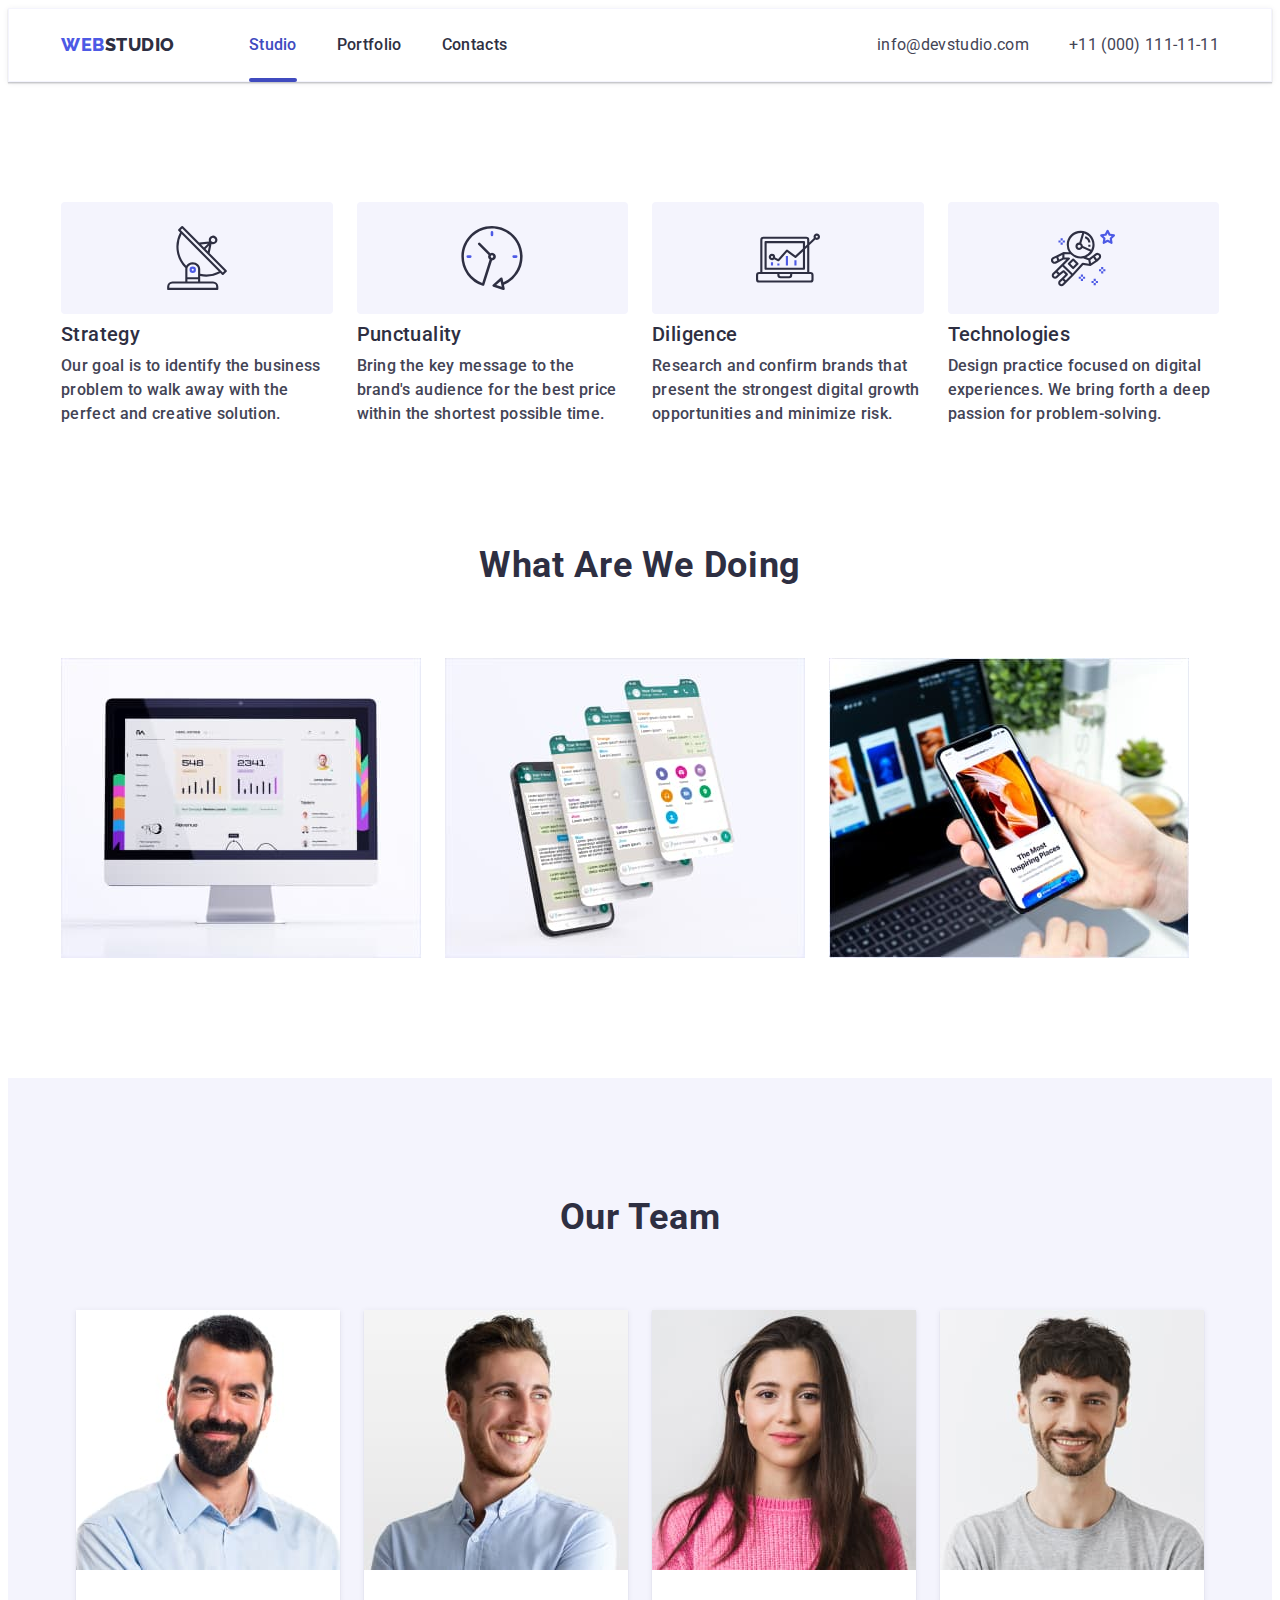
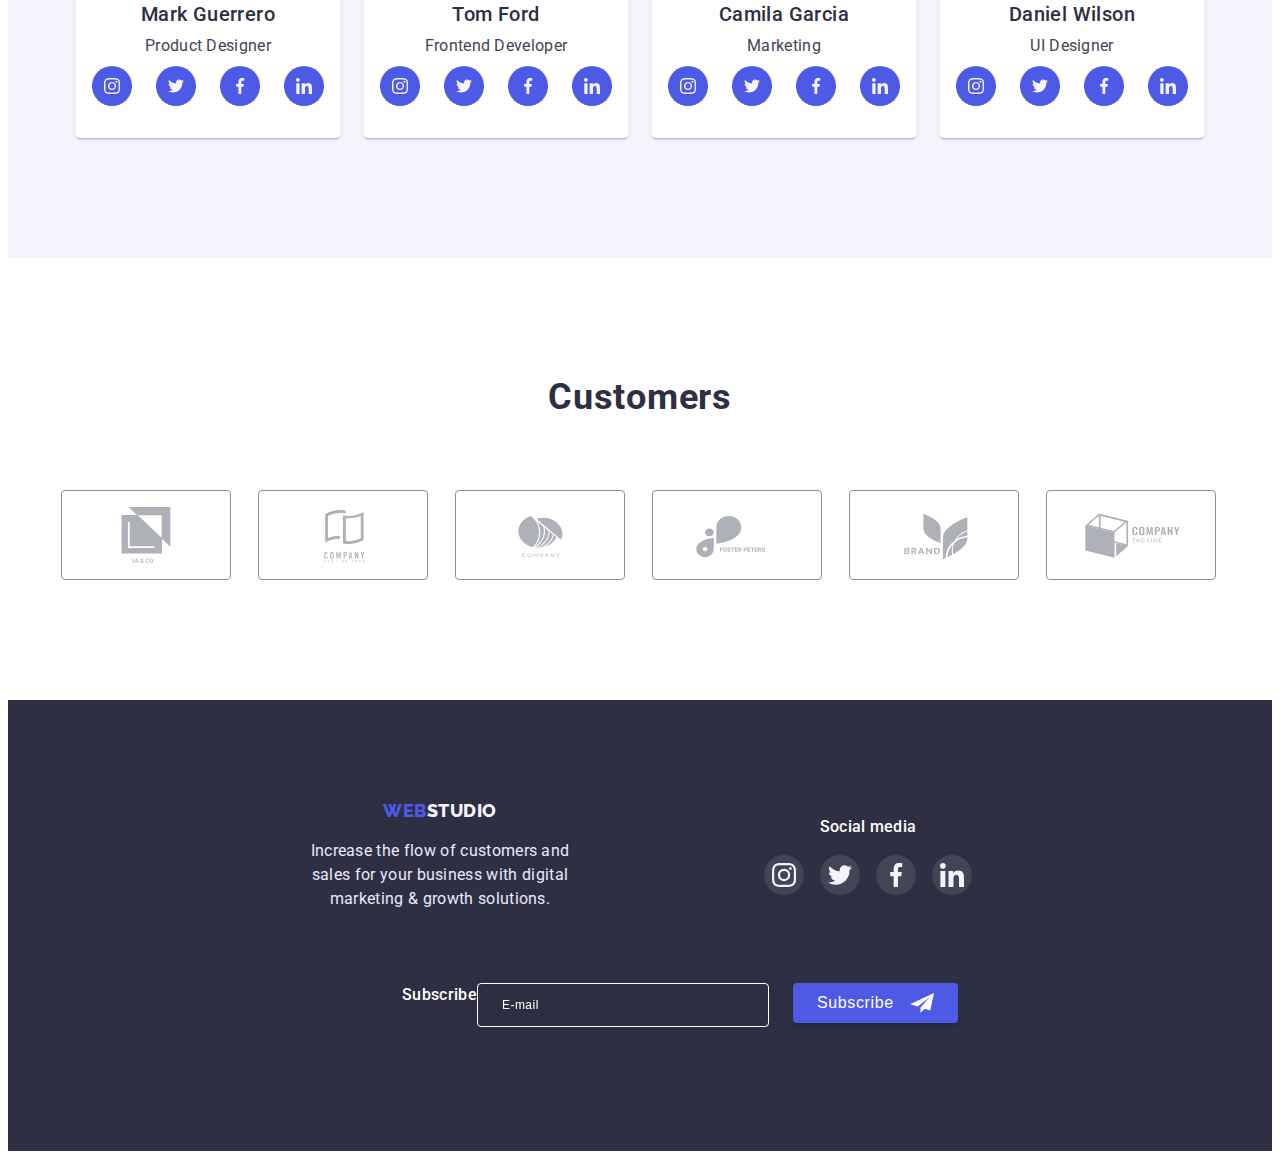
==== index.html @ 86fb0bfa "update index.html file" ====
<!DOCTYPE html>
<html lang="en">
  <head>
    <meta charset="UTF-8" />
    <meta http-equiv="X-UA-Compatible" content="IE=edge" />
    <meta name="viewport" content="width=device-width, initial-scale=1.0" />
    <title>Document</title>
    <link rel="preconnect" href="https://fonts.googleapis.com" />
    <link rel="preconnect" href="https://fonts.gstatic.com" crossorigin />
    <link
      href="https://fonts.googleapis.com/css2?family=Raleway:wght@800&family=Roboto:wght@400;500;700;900&display=swap"
      rel="stylesheet"
    />
    <link
      rel="stylesheet"
      href="https://cdnjs.cloudflare.com/ajax/libs/modern-normalize/1.1.0/modern-normalize.min.css"
      integrity="sha512-wpPYUAdjBVSE4KJnH1VR1HeZfpl1ub8YT/NKx4PuQ5NmX2tKuGu6U/JRp5y+Y8XG2tV+wKQpNHVUX03MfMFn9Q=="
      crossorigin="anonymous"
      referrerpolicy="no-referrer"
    />
    <link rel="stylesheet" href="./css/style.css" />
    <link rel="stylesheet" href="./css/tablet.css" />
    <link rel="stylesheet" href="./css/desctop.css" />
  </head>
  <body>
    <!-- header -->
    <header class="header">
      <div class="conteiner header-conteiner">
        <nav class="header-nav">
          <a class="header-logo link" href="./index.html"
            >Web<span class="logo-studio">Studio</span></a
          >

          <ul class="nav-list list">
            <li class="nav-item studio-menu">
              <a class="nav-link studio link" href="./index.html">Studio</a>
            </li>
            <li class="nav-item">
              <a class="nav-link link" href="./portfolio.html">Portfolio</a>
            </li>
            <li class="nav-item">
              <a class="nav-link link" href="">Contacts</a>
            </li>
          </ul>
        </nav>
        <address class="address">
          <ul class="address-list list">
            <li class="addres-item">
              <a class="contact-link link" href="mailto:info@devstudio.com"
                >info@devstudio.com</a
              >
            </li>
            <li class="contact-item">
              <a class="contact-link link" href="tel:+110001111111"
                >+11 (000) 111-11-11</a
              >
            </li>
          </ul>
        </address>
      </div>
    </header>

    <main>
      <!-- Hero -->
      <!-- 
      <section class="hero">
        <div class="conteiner">
          <h1 class="hero-maim-title">Effective Solutions for Your Business</h1>

          <button class="hero-btn" type="button" data-modal-open>
            Order Service
          </button>
        </div>
      </section> -->

      <!--section featur -->
      <section class="section-featur">
        <div class="conteiner plus">
          <h2 class="visually-hidden">categories</h2>
          <ul class="featur-list list">
            <li class="feater-item">
              <div class="about-box">
                <svg class="about-icon" width="64" height="64">
                  <use href="./images/categoris.svg#icon-antenna"></use>
                </svg>
              </div>
              <h3 class="repit-title">Strategy</h3>
              <p class="featur-text">
                Our goal is to identify the business problem to walk away with
                the perfect and creative solution.
              </p>
            </li>
            <li class="feater-item">
              <div class="about-box">
                <svg class="about-icon" width="64" height="64">
                  <use href="./images/categoris.svg#icon-clock"></use>
                </svg>
              </div>
              <h3 class="repit-title">Punctuality</h3>
              <p class="featur-text">
                Bring the key message to the brand's audience for the best price
                within the shortest possible time.
              </p>
            </li>
            <li class="feater-item">
              <div class="about-box">
                <svg class="about-icon" width="64" height="64">
                  <use href="./images/categoris.svg#icon-diagram"></use>
                </svg>
              </div>
              <h3 class="repit-title">Diligence</h3>
              <p class="featur-text">
                Research and confirm brands that present the strongest digital
                growth opportunities and minimize risk.
              </p>
            </li>
            <li class="feater-item">
              <div class="about-box">
                <svg class="about-icon" width="64" height="64">
                  <use href="./images/categoris.svg#icon-astronaut"></use>
                </svg>
              </div>
              <h3 class="repit-title">Technologies</h3>
              <p class="featur-text">
                Design practice focused on digital experiences. We bring forth a
                deep passion for problem-solving.
              </p>
            </li>
          </ul>
        </div>
      </section>

      <!--section work -->
      <section class="section-work">
        <div class="conteiner">
          <h2 class="work-title">What are we doing</h2>
          <ul class="work-list list">
            <li class="work-item">
              <img
                class="work-img"
                src="./images/rect1.jpg"
                alt="computer"
                width="360"
                height="300"
              />
            </li>
            <li class="work-item">
              <img
                class="work-img"
                src="./images/rect2.jpg"
                alt="telefon"
                width="360"
                height="300"
              />
            </li>
            <li class="work-item">
              <img
                class="work-img"
                src="./images/rect3.jpg"
                alt="addition"
                width="360"
                height="300"
              />
            </li>
          </ul>
        </div>
      </section>
      <!-- Team card -->
      <section class="section-team">
        <div class="conteiner plus-conteiner">
          <h2 class="team-card-title">Our Team</h2>
          <ul class="team-list list">
            <li class="team-item">
              <img
                src="./images/team/mark-guerrero.jpg"
                alt="Mark Guerrero"
                srcset="./images/team/mark-guerrero-2x.jpg 2x"
                width="264"
                height="260"
              />
              <div class="team-conteiner-text">
                <h3 class="second-repit-title">Mark Guerrero</h3>
                <p class="team-text">Product Designer</p>
                <ul class="team-soc-list list">
                  <li class="team-soc-item">
                    <a class="team-soc-link link" href="">
                      <svg width="16" height="16">
                        <use href="./images/icon.svg#icon-instagram"></use>
                      </svg>
                    </a>
                  </li>
                  <li class="team-soc-item">
                    <a class="team-soc-link link" href="">
                      <svg width="16" height="16">
                        <use href="./images/icon.svg#icon-twitter"></use>
                      </svg>
                    </a>
                  </li>
                  <li class="team-soc-item">
                    <a class="team-soc-link link" href="">
                      <svg width="16" height="16">
                        <use href="./images/icon.svg#icon-facebook"></use>
                      </svg>
                    </a>
                  </li>
                  <li class="team-soc-item">
                    <a class="team-soc-link link" href="">
                      <svg width="16" height="16">
                        <use href="./images/icon.svg#icon-linkedin"></use>
                      </svg>
                    </a>
                  </li>
                </ul>
              </div>
            </li>

            <li class="team-item">
              <img
                src="./images/team/tom-ford.jpg"
                alt="Tom Ford"
                srcset="./images/team/tom-ford-2x.jpg 2x"
                width="264"
                height="260"
              />
              <div class="team-conteiner-text">
                <h3 class="second-repit-title">Tom Ford</h3>
                <p class="team-text">Frontend Developer</p>
                <ul class="team-soc-list list">
                  <li class="team-soc-item">
                    <a class="team-soc-link link" href="">
                      <svg width="16" height="16">
                        <use href="./images/icon.svg#icon-instagram"></use>
                      </svg>
                    </a>
                  </li>
                  <li class="team-soc-item">
                    <a class="team-soc-link link" href="">
                      <svg width="16" height="16">
                        <use href="./images/icon.svg#icon-twitter"></use>
                      </svg>
                    </a>
                  </li>
                  <li class="team-soc-item">
                    <a class="team-soc-link link" href="">
                      <svg width="16" height="16">
                        <use href="./images/icon.svg#icon-facebook"></use>
                      </svg>
                    </a>
                  </li>
                  <li class="team-soc-item">
                    <a class="team-soc-link link" href="">
                      <svg width="16" height="16">
                        <use href="./images/icon.svg#icon-linkedin"></use>
                      </svg>
                    </a>
                  </li>
                </ul>
              </div>
            </li>

            <li class="team-item">
              <img
                src="./images/team/camila-garcia.jpg"
                srcset="./images/team/camila-garcia-2x.jpg 2x"
                alt="Camila Garcia"
                width="264"
                height="260"
              />
              <div class="team-conteiner-text">
                <h3 class="second-repit-title">Camila Garcia</h3>
                <p class="team-text">Marketing</p>
                <ul class="team-soc-list list">
                  <li class="team-soc-item">
                    <a class="team-soc-link link" href="">
                      <svg width="16" height="16">
                        <use href="./images/icon.svg#icon-instagram"></use>
                      </svg>
                    </a>
                  </li>
                  <li class="team-soc-item">
                    <a class="team-soc-link link" href="">
                      <svg width="16" height="16">
                        <use href="./images/icon.svg#icon-twitter"></use>
                      </svg>
                    </a>
                  </li>
                  <li class="team-soc-item">
                    <a class="team-soc-link link" href="">
                      <svg width="16" height="16">
                        <use href="./images/icon.svg#icon-facebook"></use>
                      </svg>
                    </a>
                  </li>
                  <li class="team-soc-item">
                    <a class="team-soc-link link" href="">
                      <svg width="16" height="16">
                        <use href="./images/icon.svg#icon-linkedin"></use>
                      </svg>
                    </a>
                  </li>
                </ul>
              </div>
            </li>

            <li class="team-item">
              <img
                src="./images/team/daniel-wilson.jpg"
                alt="Daniel Wilson"
                srcset="./images/team/daniel-wilson-2x.jpg 2x"
                width="264"
                height="260"
              />
              <div class="team-conteiner-text">
                <h3 class="second-repit-title">Daniel Wilson</h3>
                <p class="team-text">UI Designer</p>
                <ul class="team-soc-list list">
                  <li class="team-soc-item">
                    <a class="team-soc-link link" href="">
                      <svg class="team-soc-icon" width="16" height="16">
                        <use href="./images/icon.svg#icon-instagram"></use>
                      </svg>
                    </a>
                  </li>
                  <li class="team-soc-item">
                    <a class="team-soc-link link" href="">
                      <svg class="team-soc-icon" width="16" height="16">
                        <use href="./images/icon.svg#icon-twitter"></use>
                      </svg>
                    </a>
                  </li>
                  <li class="team-soc-item">
                    <a class="team-soc-link link" href="">
                      <svg class="team-soc-icon" width="16" height="16">
                        <use href="./images/icon.svg#icon-facebook"></use>
                      </svg>
                    </a>
                  </li>
                  <li class="team-soc-item">
                    <a class="team-soc-link link" href="">
                      <svg class="team-soc-icon" width="16" height="16">
                        <use href="./images/icon.svg#icon-linkedin"></use>
                      </svg>
                    </a>
                  </li>
                </ul>
              </div>
            </li>
          </ul>
        </div>
      </section>
      <!-- CUSTOMERS-->

      <section class="customers-conteiner">
        <div class="conteiner plus-conteiner">
          <h2 class="customers-title">Customers</h2>
          <ul class="customers-list list">
            <li class="customers-item">
              <a class="customers-link link" href="">
                <svg class="logo-icon" width="104" height="56">
                  <use href="./images/logo-icon..svg#icon-union"></use>
                </svg>
              </a>
            </li>
            <li class="customers-item">
              <a class="customers-link link" href="">
                <svg class="logo-icon" width="104" height="56">
                  <use href="./images/logo-icon..svg#icon-company-1"></use>
                </svg>
              </a>
            </li>
            <li class="customers-item">
              <a class="customers-link link" href="">
                <svg class="logo-icon" width="104" height="56">
                  <use href="./images/logo-icon..svg#icon-company-2"></use>
                </svg>
              </a>
            </li>
            <li class="customers-item">
              <a class="customers-link link" href="">
                <svg class="logo-icon" width="104" height="56">
                  <use href="./images/logo-icon..svg#icon-foster"></use>
                </svg>
              </a>
            </li>
            <li class="customers-item">
              <a class="customers-link link" href="">
                <svg class="logo-icon" width="104" height="56">
                  <use href="./images/logo-icon..svg#icon-brend"></use>
                </svg>
              </a>
            </li>
            <li class="customers-item">
              <a class="customers-link link" href="">
                <svg class="logo-icon" width="104" height="56">
                  <use href="./images/logo-icon..svg#icon-company-3"></use>
                </svg>
              </a>
            </li>
          </ul>
        </div>
      </section>
    </main>
    <footer class="footer-section">
      <div class="conteiner footer-conteiner plus-conteiner">
        <div class="footer-logo-grup">
          <a class="footer-logo link" href="./index.html"
            >Web<span class="footer-logo-studio">Studio</span></a
          >
          <p class="footer-text footer-wrap">
            Increase the flow of customers and sales for your business with
            digital marketing & growth solutions.
          </p>
        </div>
        <div class="conteiner-soc-footer">
          <p class="soc-text">Social media</p>
          <ul class="footer-soc-list list">
            <li class="footer-soc-item">
              <a class="footer-soc-link link" href="">
                <svg class="soc-box" width="24" height="24">
                  <use href="./images/footer.svg#icon-instagram-1"></use>
                </svg>
              </a>
            </li>
            <li class="footer-soc-item">
              <a class="footer-soc-link link" href="">
                <svg class="soc-box" width="24" height="24">
                  <use href="./images/footer.svg#icon-twitter-1"></use>
                </svg>
              </a>
            </li>
            <li class="footer-soc-item">
              <a class="footer-soc-link link" href="">
                <svg class="soc-box" width="24" height="24">
                  <use href="./images/footer.svg#icon-facebook-1"></use>
                </svg>
              </a>
            </li>
            <li class="footer-soc-item">
              <a class="footer-soc-link link" href="">
                <svg class="soc-box" width="24" height="24">
                  <use href="./images/footer.svg#icon-linkedin-1"></use>
                </svg>
              </a>
            </li>
          </ul>
        </div>
        <div class="conteiner-email">
          <p class="subscribe-text">Subscribe</p>
          <form class="subscribe-form">
            <label class="subscribe-lebel" for="e-mail"></label>

            <input
              class="subscribe-input"
              type="text"
              name="e-mail"
              id="e-mail"
              placeholder="E-mail"
            />
            <button class="email-btn" type="submit">
              Subscribe
              <svg class="email-icon" width="24" height="24">
                <use href="./images/close-x.svg#icon-frame"></use>
              </svg>
            </button>
          </form>
        </div>
      </div>
    </footer>
    <!-- <div class="backdrop is-hidden" data-modal>
      <div class="modal">
        <button type="button" class="modal-btn" data-modal-close>
          <svg class="modal-x" width="24" height="24">
            <use href="./images/close-x.svg#icon-close-black"></use>
          </svg>
        </button>
        <p class="modal-title">Leave your contacts and we will call you back</p>
        <form class="form-modal">
          <div class="modal-field">
            <label class="lebel-text" for="user-name">Name</label>
            <div class="icon-wrap">
              <input
                class="modal-input"
                type="text"
                placeholder=""
                name="user-name"
                required
                id="user-name"
              />
              <svg class="input-icon" width="18" height="18">
                <use href="./images/form.svg#icon-person"></use>
              </svg>
            </div>
          </div>
          <div class="modal-field">
            <label class="lebel-text" for="user-phone">Phone</label>
            <div class="icon-wrap">
              <input
                class="modal-input"
                type="tel"
                placeholder=""
                name="user-phone"
                title="+380 (00) 000 00 00"
                required
                id="user-phone"
              />
              <svg class="input-icon" width="18" height="24">
                <use href="./images/form.svg#icon-phone"></use>
              </svg>
            </div>
          </div>

          <div class="modal-field">
            <label class="lebel-text" for="user-email">Email</label>
            <div class="icon-wrap">
              <input
                class="modal-input"
                type="email"
                placeholder=""
                name="user-email"
                required
                id="user-email"
              />
              <svg class="input-icon" width="18" height="24">
                <use href="./images/form.svg#icon-email"></use>
              </svg>
            </div>
          </div>
          <div class="">
            <label class="lebel-text" for="user-comment">Comment</label>
            <textarea
              name="user-comment"
              id="user-comment"
              placeholder=""
              class="textarea"
            ></textarea>
          </div>
          <div class="checkbox-field">
            <input
              class="modal-check visually-hidden"
              type="checkbox"
              name="user-privacy"
              id="user-privacy"
              value="true"
            />
            <label class="check-text" for="user-privacy"
              ><span
                ><svg class="" width="10" height="8">
                  <use href="./images/close-x.svg#icon-vector"></use>
                </svg>
              </span>
              I accept the terms and conditions of the<a
                class="check-link"
                href="#"
                >Privacy Policy</a
              ></label
            >
          </div>

          <button class="form-btn" type="submit">Send</button>
        </form>
      </div>
    </div> -->
    <script src="./js/modal.js"></script>
  </body>
</html>
---- css/style.css ----
:root {
  --main-text-color: #434455;
  --main-title-color: #ffffff;
  --second-title-color: #2e2f42;
  --main-backgroud-color: #ffffff;
  --second-backgroud-color: #f4f4fd;
  --accent-background-color: #2e2f42;
  --primari-accent-color: #4d5ae5;
  --btn-background-color: #404bbf;
  --btn-text-color: #ffffff;
  --messages-color: #31d0aa;
  --second-text-color: #2e2f42;
  --text-color: #f4f4fd;
  --dop-text: #e7e9fc;
  --icon-logo: #afb1b8;
  --transition-duration: 250ms cubic-bezier(0.4, 0, 0.2, 1);
  --modal-text-color: #8e8f99;
}
p,
h1,
h2,
h3,
h4,
h5,
h6 {
  margin: 0;
}
ul {
  padding-left: 0;
  margin: 0;
}
button {
  cursor: pointer;
}
address {
  font-style: normal;
}
img {
  display: block;
  max-width: 100%;
  height: auto;
}

body {
  font-family: "Roboto", sans-serif;
  background-color: var(--main-backgroud-color);
  color: var(--main-text-color);
}

.list {
  list-style: none;
}

.link {
  text-decoration: none;
}
.conteiner {
  width: 100%;
  padding-left: 15px;
  padding-right: 15px;
  margin: 0 auto;
}

/* -------HEADER------- */
.header {
  background: var(--main-backgroud-color);
  padding-top: 25px;
  padding-bottom: 25px;
  border: 1px solid #f4f4fd;
  box-shadow: 0px 1px 6px rgba(46, 47, 66, 0.08),
    0px 1px 1px rgba(46, 47, 66, 0.16), 0px 2px 1px rgba(46, 47, 66, 0.08);
}
.header-conteiner {
  display: flex;
  align-items: center;
  margin-right: auto;
}
.header-nav {
  display: flex;
  align-items: center;
  margin-right: auto;
}
/* logo */
.header-logo {
  font-family: "Raleway", sans-serif;
  font-style: normal;
  font-weight: 800;
  font-size: 18px;
  line-height: 1.17;
  letter-spacing: 0.03em;
  text-transform: uppercase;
  color: var(--primari-accent-color);
}

.logo-studio {
  color: var(--second-text-color);
}
.nav-list,
.address-list {
  display: none;
}

/* -------HERO------- */
.hero {
  max-width: 1440px;
  margin: 0 auto;
  background-color: var(--accent-background-color);
  background-image: linear-gradient(
      rgba(46, 47, 66, 0.7),
      rgba(46, 47, 66, 0.7)
    ),
    url(../images/hero.jpg);
  background-repeat: no-repeat;
  background-position: center;
  background-size: cover;
  padding-top: 188px;
  padding-bottom: 188px;
}
.hero-maim-title {
  font-weight: 700;
  font-size: 56px;
  line-height: 1.07;
  text-align: center;
  letter-spacing: 0.02em;
  color: var(--main-title-color);
  max-width: 496px;
  margin: 0 auto;
  text-align: center;
}
.hero-btn {
  min-width: 169px;
  height: 56px;
  font-family: inherit;
  font-style: normal;
  font-weight: 500;
  font-size: 16px;
  line-height: 1.5;
  letter-spacing: 0.04em;
  cursor: pointer;
  color: var(--btn-text-color);
  background-color: var(--primari-accent-color);
  box-shadow: 0px 4px 4px rgba(0, 0, 0, 0.15);
  display: block;
  margin: 0 auto;
  margin-top: 48px;
  border-radius: 4px;
  border-color: transparent;
  transition: background-color var(--transition-duration);
}
.hero-btn:hover,
.hero-btn:focus,
.hero-btn:active {
  background-color: var(--btn-background-color);
}
/* -------SEACTION FEATUR------- */

.section-featur {
  padding-top: 96px;
  padding-bottom: 96px;
}
.visually-hidden {
  position: absolute;
  width: 1px;
  height: 1px;
  margin: -1px;
  border: 0;
  padding: 0;
  white-space: nowrap;
  clip-path: inset(100%);
  clip: rect(0 0 0 0);
  overflow: hidden;
}

.featur-list {
  display: flex;
  flex-wrap: wrap;
  gap: 72px;
}
.feater-item {
  width: 100%;
}

.repit-title {
  text-align: center;
  font-weight: 700;
  font-size: 36px;
  line-height: 1.1;
  letter-spacing: 0.02em;
  color: var(--second-title-color);
}
.featur-text {
  font-weight: 500;
  font-size: 16px;
  line-height: 1.5;
  letter-spacing: 0.02em;
  color: var(--main-text-color);
  margin-top: 8px;
}

.about-box {
  display: none;
}

/* -------SEACTION WORK------- */

.section-work {
  display: none;
}

/* -------TEAM CARD------- */
.section-team {
  background: var(--second-backgroud-color);
  padding-top: 96px;
  padding-bottom: 96px;
}
.team-card-title {
  font-weight: 500;
  font-size: 20px;
  line-height: 1.2;
  text-align: center;
  letter-spacing: 0.02em;
  text-transform: capitalize;
  color: var(--second-title-color);
  margin: 0 auto;
  text-align: center;
}
.team-list {
  display: flex;
  flex-wrap: wrap;
  justify-content: center;
  gap: 72px;
  margin-top: 72px;
}
.team-conteiner-text {
  text-align: center;
  padding: 32px 16px;
}

.team-item {
  width: 264px;
  background: var(--main-backgroud-color);
  border-radius: 0px 0px 4px 4px;
  box-shadow: 0px 1px 6px rgba(46, 47, 66, 0.08),
    0px 1px 1px rgba(46, 47, 66, 0.16), 0px 2px 1px rgba(46, 47, 66, 0.08);
}
.second-repit-title {
  font-weight: 500;
  font-size: 20px;
  line-height: 1.2;
  letter-spacing: 0.02em;
  color: var(--second-title-color);
}
.team-text {
  font-size: 16px;
  line-height: 1.5;
  letter-spacing: 0.02em;
  color: var(--main-text-color);
  margin-top: 8px;
}

.team-soc-list {
  display: flex;
  justify-content: center;
  gap: 24px;
  margin-top: 8px;
}

.team-soc-item {
  width: 40px;
  height: 40px;
}
.team-soc-link {
  width: 100%;
  height: 100%;
  border-radius: 50%;
  background-color: var(--primari-accent-color);
  display: flex;
  align-items: center;
  justify-content: center;
  transition: background-color var(--transition-duration);
}
.team-soc-link:hover,
.team-soc-link:focus {
  background-color: var(--btn-background-color);
}
.team-soc-icon {
}
/* -------CUSTOMERS------- */
.customers-conteiner {
  background-color: var(--main-backgroud-color);
  padding-top: 96px;
  padding-bottom: 96px;
}

.customers-title {
  font-weight: 700;
  font-size: 36px;
  line-height: 1.11;
  text-align: center;
  letter-spacing: 0.02em;
  text-transform: capitalize;
  color: var(--second-title-color);
  margin: 0 auto;
  text-align: center;
  margin-bottom: 72px;
}
.customers-list {
  display: flex;
  flex-wrap: wrap;
  column-gap: 16px;
  row-gap: 72px;
}

.customers-item {
  width: calc((100% - 16px) / 2);
}

.customers-link {
  width: 140px;
  height: 88px;
  border: 1px solid #8e8f99;
  border-radius: 4px;
  display: flex;
  justify-content: center;
  align-items: center;
  fill: var(--icon-logo);
  transition: border-color var(--transition-duration),
    fill var(--transition-duration);
}

/* -------FOOTER------- */
.footer-section {
  background: var(--accent-background-color);
  padding: 96px 0;
}
.footer-conteiner {
  display: flex;
  flex-wrap: wrap;
  justify-content: center;
  text-align: center;
  align-items: center;
  gap: 72px;
}
.footer-logo-grup {
  align-items: center;
}
.footer-logo {
  font-family: "Raleway", sans-serif;
  font-style: normal;
  font-weight: 800;
  font-size: 18px;
  line-height: 1.17;
  letter-spacing: 0.03em;
  text-transform: uppercase;
  color: var(--primari-accent-color);
}
.footer-logo-studio {
  color: var(--text-color);
}
.footer-text {
  font-size: 16px;
  line-height: 1.5;
  letter-spacing: 0.02em;
  color: var(--dop-text);
}
.footer-wrap {
  display: block;
  margin-top: 18px;
  width: 264px;
}
/* soc-footer */
.conteiner-soc-footer {
  display: inline-block;
  width: 208px;
  height: 80px;
}

.soc-text {
  font-weight: 500;
  font-size: 16px;
  line-height: 1.5;
  letter-spacing: 0.02em;
  color: #ffffff;
  margin-bottom: 16px;
}
.footer-soc-list {
  display: flex;
  justify-content: center;
  gap: 16px;
}

.footer-soc-item {
  width: 40px;
  height: 40px;
}
.footer-soc-link {
  display: flex;
  justify-content: center;
  align-items: center;
  width: 40px;
  height: 40px;
  border-radius: 50%;
  background-color: rgba(255, 255, 255, 0.1);
  transition: background-color var(--transition-duration);
}
.footer-soc-link:hover,
.footer-soc-link:focus {
  background-color: var(--messages-color);
}
.soc-box {
  fill: #f4f4fd;
}
/* subscribe */
.conteiner-email {
  display: flex;
}
.subscribe-text {
  display: flex;
  align-items: center;
  text-align: center;
  font-weight: 500;
  font-size: 16px;
  line-height: 1.5;
  letter-spacing: 0.02em;
  color: #ffffff;
  margin-bottom: 16px;
}
.subscribe-form {
  display: block;
}

.subscribe-input {
  width: 264px;
  height: 40px;
  font-weight: 400;
  font-size: 12px;
  line-height: 2;
  display: flex;
  align-items: center;
  letter-spacing: 0.04em;
  outline: transparent;
  color: #ffffff;

  border: 1px solid #ffffff;
  filter: drop-shadow(0px 4px 4px rgba(0, 0, 0, 0.15));
  border-radius: 4px;
  padding-left: 24px;
  background-color: transparent;
  margin-bottom: 24px;
}

.subscribe-input::placeholder {
  font-size: 12px;
  line-height: 2;
  letter-spacing: 0.04em;
  color: #ffffff;
}

.subscribe-lebel {
}
.email-btn {
  margin-left: 24px;
  font-style: normal;
  font-weight: 500;
  font-size: 16px;
  line-height: 1.5;
  letter-spacing: 0.04em;
  color: #ffffff;
  cursor: pointer;

  display: flex;
  align-items: center;
  text-align: center;
  width: 165px;
  height: 40px;
  padding-left: 24px;
  gap: 16px;
  background-color: var(--primari-accent-color);
  box-shadow: 0px 4px 4px rgba(0, 0, 0, 0.15);
  border-radius: 4px;
  border: none;
  transition: background-color var(--transition-duration);
}
.email-btn:focus,
.email-btn:hover {
  background-color: var(--btn-background-color);
}

/* -------MODAL WINDOW------- */

.backdrop {
  position: fixed;
  top: 0;
  width: 100%;
  height: 100%;
  background-color: rgba(46, 47, 66, 0.4);
  transition: opacity var(--transition-duration),
    visibility var(--transition-duration);
}
.modal {
  position: absolute;
  width: 408px;
  min-height: 584px;
  background-color: #fcfcfc;
  box-shadow: 0px 1px 1px rgba(0, 0, 0, 0.14), 0px 1px 3px rgba(0, 0, 0, 0.12),
    0px 2px 1px rgba(0, 0, 0, 0.2);
  border-radius: 4px;
  top: 50%;
  left: 50%;
  transform: translate(-50%, -50%);
  padding: 72px 24px 24px 24px;
}

.modal-btn {
  display: flex;
  width: 24px;
  height: 24px;
  position: absolute;
  top: 24px;
  right: 24px;
  border-radius: 50%;
  fill: #2e2f42;
  cursor: pointer;
  background-color: #e7e9fc;
  border: 1px solid rgba(0, 0, 0, 0.1);
  justify-content: center;
  align-items: center;
  transition: background-color var(--transition-duration),
    fill var(--transition-duration);
}

.modal-x {
  width: 8px;
  height: 8px;
}

.modal-btn:hover,
.modal-btn:focus {
  background-color: var(--btn-background-color);
  fill: var(--btn-text-color);
}

.is-hidden {
  opacity: 0;
  visibility: hidden;
  pointer-events: none;
}

.modal-title {
  font-weight: 500;
  font-size: 16px;
  line-height: 1.5;
  text-align: center;
  letter-spacing: 0.02em;
  color: #2e2f42;
  margin-bottom: 16px;
}
.icon-wrap {
  position: relative;
}
.modal-input {
  width: 100%;
  height: 40px;
  border: 1px solid rgba(46, 47, 66, 0.4);
  border-radius: 4px;
  padding-left: 38px;

  font-size: 14px;
  line-height: 1.5;
  letter-spacing: 0.02em;
  color: var(--main-text-color);
  outline: transparent;
  transition: border-color var(--transition-duration),
    fill var(--transition-duration);
}
.input-icon {
  position: absolute;
  display: block;
  left: 19px;
  top: 50%;
  transform: translateY(-50%);
  fill: var(--accent-background-color);
}
.modal-input:focus,
.modal-input:hover {
  border-color: var(--primari-accent-color);
}

.modal-input:focus + .input-icon,
.modal-input:hover + .input-icon {
  border-color: var(--primari-accent-color);
  fill: var(--primari-accent-color);
}
.input-icon:hover + .modal-input,
.input-icon:focus + .modal-input {
  border-color: var(--primari-accent-color);
}

.modal-input::placeholder {
  font-size: 12px;
  line-height: 1.17;
  letter-spacing: 0.04em;
  color: var(--modal-text-color);
}

.lebel-text {
  display: block;
  margin-bottom: 4px;
  font-size: 12px;
  line-height: 1.17;
  letter-spacing: 0.04em;
  color: var(--modal-text-color);
}
.modal-field {
  margin-bottom: 8px;
}

.textarea {
  display: block;
  width: 100%;
  height: 120px;
  border: 1px solid rgba(46, 47, 66, 0.4);
  border-radius: 4px;
  resize: none;
  outline: transparent;
  padding-left: 16px;
  padding-top: 8px;

  font-size: 14px;
  line-height: 1.5;
  letter-spacing: 0.02em;
  color: var(--main-text-color);
  outline: transparent;
  transition: border-color var(--transition-duration);
}
.textarea:focus,
.textarea:hover {
  border-color: var(--primari-accent-color);
}

.form-btn {
  font-style: normal;
  font-weight: 500;
  font-size: 16px;
  line-height: 1.5;
  letter-spacing: 0.04em;
  color: #ffffff;
  cursor: pointer;

  display: block;
  margin: 0 auto;
  width: 169px;
  height: 56px;
  padding: 16px 32px;
  background-color: var(--primari-accent-color);
  box-shadow: 0px 4px 4px rgba(0, 0, 0, 0.15);
  border-radius: 4px;
  border: none;
  transition: background-color var(--transition-duration);
}
.form-btn:focus,
.form-btn:hover {
  background-color: var(--btn-background-color);
}

.check-text {
  display: flex;
  gap: 8px;
  font-weight: 400;
  font-size: 12px;
  line-height: 1.17;
  letter-spacing: 0.04em;
  color: var(--modal-text-color);
}
.check-link {
  color: var(--primari-accent-color);
}

.check-text span {
  width: 16px;
  height: 16px;
  border: 1px solid rgba(46, 47, 66, 0.4);
  border-radius: 2px;
  display: flex;
  align-items: center;
  justify-content: center;
  fill: transparent;
  transition: background-color var(--transition-duration);
}

.modal-check:checked + .check-text span {
  background-color: var(--primari-accent-color);
  border: none;
  fill: #f4f4fd;
}

.checkbox-field {
  margin-top: 16px;
  margin-bottom: 24px;
}
/* MOBILE MADIA */
@media screen and (min-width: 428px) {
  .conteiner {
    width: 428px;
  }
  /* -------TEAM CARD------- */
  .plus-conteiner {
    width: 294px;
  }
  /* -------CUSTOMERS------- */
  .plus-conteiner {
    width: 428px;
  }
  .customers-list {
    display: flex;
    flex-wrap: wrap;
    column-gap: 16px;
    row-gap: 72px;
  }
  .customers-item {
    width: calc((100% - 16px) / 2);
  }
  .customers-link {
    width: 190px;
    height: 88px;
  }
  /* FOOTER MOB */

  .plus-conteiner {
    width: 390px;
  }
}
---- css/tablet.css ----
/* TABLET MADIA */
@media screen and (min-width: 768px) {
  .conteiner {
    width: 768px;
  }
  .header {
    padding-top: 16px;
    padding-bottom: 16px;
  }
  .nav-list {
    display: flex;
    gap: 40px;
    margin-left: 74px;
  }
  .nav-item {
    position: relative;
  }

  .nav-link {
    font-weight: 500;
    font-size: 16px;
    line-height: 1.5;
    letter-spacing: 0.02em;
    color: var(--second-text-color);
    transition: color var(--transition-duration);
  }
  .nav-link:hover,
  .nav-link:focus,
  .nav-link:active {
    color: var(--btn-background-color);
  }
  .studio {
    color: var(--btn-background-color);
  }
  .studio::after {
    display: block;
    content: "";
    width: 48px;
    height: 4px;
    background-color: var(--btn-background-color);
    border-radius: 2px;
    background-size: auto;
    top: 49px;
    left: 0;
    position: absolute;
  }
  .portfolio {
    color: var(--btn-background-color);
  }
  .portfolio::after {
    display: block;
    content: "";
    width: 66px;
    height: 4px;
    background-color: var(--btn-background-color);
    border-radius: 2px;
    background-size: auto;
    top: 45px;
    left: 0;
    position: absolute;
  }

  .address {
    font-style: normal;
  }
  .address-list {
    display: block;
    gap: 40px;
    margin-right: auto;
  }

  .contact-link {
    font-size: 16px;
    line-height: 1.5;
    letter-spacing: 0.02em;
    color: var(--main-text-color);
  }
  /* -------SEACTION FEATUR------- */
  .section-featur {
    padding-top: 96px;
    padding-bottom: 96px;
  }

  .featur-list {
    display: flex;
    gap: 72px 24px;
  }
  .feater-item {
    width: calc((100% - 24px) / 2);
  }
  .repit-title {
    text-align: start;
  }
  /* -------SEACTION WORK------- */

  .section-work {
    display: none;
  }
  /* -------TEAM CARD------- */
  .plus-conteiner {
    width: 582px;
  }
  .team-list {
    gap: 64px 24px;
  }

  .plus-conteiner {
    width: 582px;
  }

  .customers-list {
    display: flex;
    flex-wrap: wrap;
    column-gap: 24px;
    row-gap: 72px;
  }
  .customers-item {
    width: calc((100% - 3 * 24px) / 3);
  }
  .customers-link {
    width: 168px;
    height: 88px;
  }
}
---- css/desctop.css ----
/* DESCTOP */
@media screen and (min-width: 1158px) {
  .conteiner {
    width: 1158px;
  }
  .header {
    padding-top: 24px;
    padding-bottom: 24px;
  }
  .nav-list {
    display: flex;
    gap: 40px;
    margin-left: 74px;
  }
  .nav-item {
    position: relative;
  }

  .nav-link:hover,
  .nav-link:focus,
  .nav-link:active {
    color: var(--btn-background-color);
  }
  .studio {
    color: var(--btn-background-color);
  }
  .studio::after {
    display: block;
    content: "";
    width: 48px;
    height: 4px;
    background-color: var(--btn-background-color);
    border-radius: 2px;
    background-size: auto;
    top: 45px;
    left: 0;
    position: absolute;
  }
  .portfolio {
    color: var(--btn-background-color);
  }
  .portfolio::after {
    display: block;
    content: "";
    width: 66px;
    height: 4px;
    background-color: var(--btn-background-color);
    border-radius: 2px;
    background-size: auto;
    top: 45px;
    left: 0;
    position: absolute;
  }

  .address {
    font-style: normal;
  }
  .address-list {
    display: flex;
    gap: 40px;
    margin-right: auto;
  }
  .addres-item {
  }
  .contact-item {
  }

  .contact-link {
    font-size: 16px;
    line-height: 1.5;
    letter-spacing: 0.02em;
    color: var(--main-text-color);
  }

  .contact-link:hover,
  .contact-link:focus,
  .contact-link:active {
    color: var(--btn-background-color);
  }

  /* -------SEACTION FEATUR------- */

  .section-featur {
    padding-top: 120px;
    padding-bottom: 120px;
  }
  .featur-list {
    display: flex;
    gap: 24px;
  }
  .feater-item {
    width: calc((100% - 3 * 24px) / 4);
  }

  .repit-title {
    font-weight: 500;
    font-size: 20px;
    line-height: 1.2;
    letter-spacing: 0.02em;
    color: var(--second-title-color);
  }
  .featur-text {
    font-size: 16px;
    line-height: 1.5;
    letter-spacing: 0.02em;
    color: var(--main-text-color);
    margin-top: 8px;
  }

  .about-box {
    display: flex;
    justify-content: center;
    background: #f4f4fd;
    border-radius: 4px;
    margin-bottom: 8px;
    padding-top: 24px;
    padding-bottom: 24px;
  }
  .about-icon {
    width: 64px;
    height: 64px;
  }
  /* -------SEACTION WORK------- */

  .section-work {
    padding-bottom: 120px;
    display: block;
  }
  .work-title {
    font-weight: 700;
    font-size: 36px;
    line-height: 1.11;
    text-align: center;
    letter-spacing: 0.02em;
    text-transform: capitalize;
    color: var(--second-title-color);
    margin: 0 auto;
    text-align: center;
  }
  .work-list {
    display: flex;
    gap: 24px;
    margin-top: 72px;
  }
  /* -------TEAM CARD------- */
  .section-team {
    background: var(--second-backgroud-color);
    padding-top: 120px;
    padding-bottom: 120px;
  }
  .team-card-title {
    font-weight: 700;
    font-size: 36px;
    line-height: 1.11;
    text-align: center;
    letter-spacing: 0.02em;
    text-transform: capitalize;
    color: var(--second-title-color);
    margin: 0 auto;
    text-align: center;
  }
  .team-list {
    display: flex;
    gap: 24px;
    margin-top: 72px;
  }
  .team-conteiner-text {
    text-align: center;
    padding: 32px 16px;
  }

  .team-item {
    background: var(--main-backgroud-color);
    border-radius: 0px 0px 4px 4px;
    box-shadow: 0px 1px 6px rgba(46, 47, 66, 0.08),
      0px 1px 1px rgba(46, 47, 66, 0.16), 0px 2px 1px rgba(46, 47, 66, 0.08);
  }
  .second-repit-title {
    font-weight: 500;
    font-size: 20px;
    line-height: 1.2;
    letter-spacing: 0.02em;
    color: var(--second-title-color);
  }
  .team-text {
    font-size: 16px;
    line-height: 1.5;
    letter-spacing: 0.02em;
    color: var(--main-text-color);
    margin-top: 8px;
  }

  .team-soc-list {
    display: flex;
    justify-content: center;
    gap: 24px;
    margin-top: 8px;
  }

  .team-soc-item {
    width: 40px;
    height: 40px;
  }
  .team-soc-link {
    width: 100%;
    height: 100%;
    border-radius: 50%;
    background-color: var(--primari-accent-color);
    display: flex;
    align-items: center;
    justify-content: center;
    transition: background-color var(--transition-duration);
  }
  .team-soc-link:hover,
  .team-soc-link:focus {
    background-color: var(--btn-background-color);
  }

  /* -------CUSTOMERS------- */
  .customers-conteiner {
    background-color: var(--main-backgroud-color);
    padding-top: 120px;
    padding-bottom: 120px;
  }

  .customers-title {
    font-weight: 700;
    font-size: 36px;
    line-height: 1.11;
    text-align: center;
    letter-spacing: 0.02em;
    text-transform: capitalize;
    color: var(--second-title-color);
    margin: 0 auto;
    text-align: center;
    margin-bottom: 72px;
  }

  .customers-list {
    display: flex;
    flex-wrap: nowrap;
    gap: 24px;
  }

  .customers-item {
  }
  .customers-link {
    width: 168px;
    height: 88px;
    border: 1px solid #8e8f99;
    border-radius: 4px;
    display: flex;
    justify-content: center;
    align-items: center;
    fill: var(--icon-logo);
    transition: border-color var(--transition-duration),
      fill var(--transition-duration);
  }

  .customers-link:hover,
  .customers-link:focus .logo-icon {
    border-color: var(--btn-background-color);
    fill: var(--btn-background-color);
  }

  .footer-section {
    background: var(--accent-background-color);
    padding: 100px 0;
  }
  .footer-conteiner {
    display: flex;
  }
  .footer-logo-grup {
    margin-right: 120px;
  }
  .footer-logo {
    font-family: "Raleway", sans-serif;
    font-style: normal;
    font-weight: 800;
    font-size: 18px;
    line-height: 1.17;
    letter-spacing: 0.03em;
    text-transform: uppercase;
    color: var(--primari-accent-color);
  }
  .footer-logo-studio {
    color: var(--text-color);
  }
  .footer-text {
    font-size: 16px;
    line-height: 1.5;
    letter-spacing: 0.02em;
    color: var(--dop-text);
  }
  .footer-wrap {
    display: block;
    margin-top: 18px;
    width: 264px;
  }
  /* soc-footer */
  .conteiner-soc-footer {
    display: inline-block;
    width: 208px;
    height: 80px;
  }

  .soc-text {
    font-weight: 500;
    font-size: 16px;
    line-height: 1.5;
    letter-spacing: 0.02em;
    color: #ffffff;
    margin-bottom: 16px;
  }
  .footer-soc-list {
    display: flex;
    justify-content: center;
    gap: 16px;
  }

  .footer-soc-item {
    width: 40px;
    height: 40px;
  }
  .footer-soc-link {
    display: flex;
    justify-content: center;
    align-items: center;
    width: 40px;
    height: 40px;
    border-radius: 50%;
    background-color: rgba(255, 255, 255, 0.1);
    transition: background-color var(--transition-duration);
  }
  .footer-soc-link:hover,
  .footer-soc-link:focus {
    background-color: var(--messages-color);
  }
  .soc-box {
    fill: #f4f4fd;
  }
  /* subscribe */
  .conteiner-email {
    margin-left: 80px;
  }
  .subscribe-text {
    display: block;
    font-weight: 500;
    font-size: 16px;
    line-height: 1.5;
    letter-spacing: 0.02em;
    color: #ffffff;
    margin-bottom: 16px;
  }
  .subscribe-form {
    display: flex;
  }

  .subscribe-input {
    width: 264px;
    height: 40px;
    font-weight: 400;
    font-size: 12px;
    line-height: 2;
    display: flex;
    align-items: center;
    letter-spacing: 0.04em;
    outline: transparent;
    color: #ffffff;

    border: 1px solid #ffffff;
    filter: drop-shadow(0px 4px 4px rgba(0, 0, 0, 0.15));
    border-radius: 4px;
    padding-left: 24px;
    background-color: transparent;
  }

  .subscribe-input::placeholder {
    font-size: 12px;
    line-height: 2;
    letter-spacing: 0.04em;
    color: #ffffff;
  }

  .subscribe-lebel {
  }
  .email-btn {
    margin-left: 24px;
    font-style: normal;
    font-weight: 500;
    font-size: 16px;
    line-height: 1.5;
    letter-spacing: 0.04em;
    color: #ffffff;
    cursor: pointer;

    display: flex;
    align-items: center;
    text-align: center;
    width: 165px;
    height: 40px;
    padding-left: 24px;
    gap: 16px;
    background-color: var(--primari-accent-color);
    box-shadow: 0px 4px 4px rgba(0, 0, 0, 0.15);
    border-radius: 4px;
    border: none;
    transition: background-color var(--transition-duration);
  }
  .email-btn:focus,
  .email-btn:hover {
    background-color: var(--btn-background-color);
  }
}
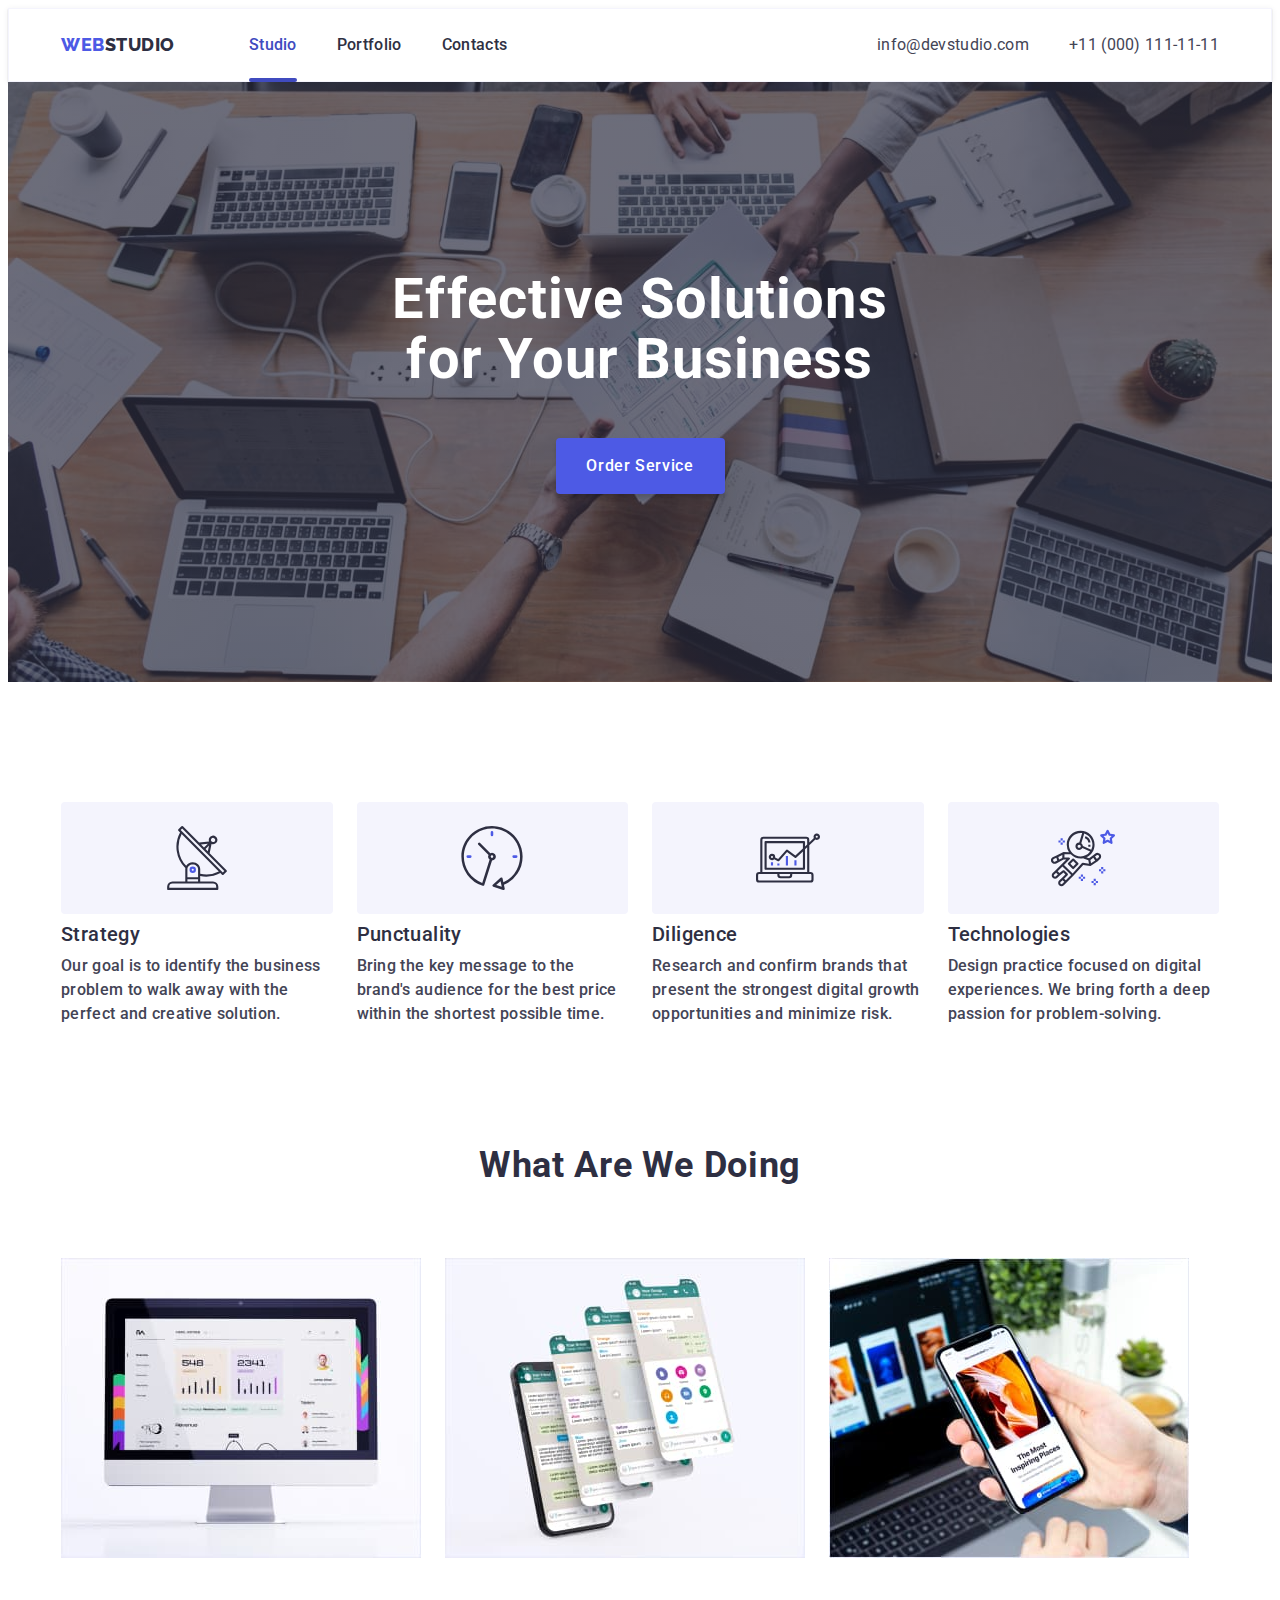
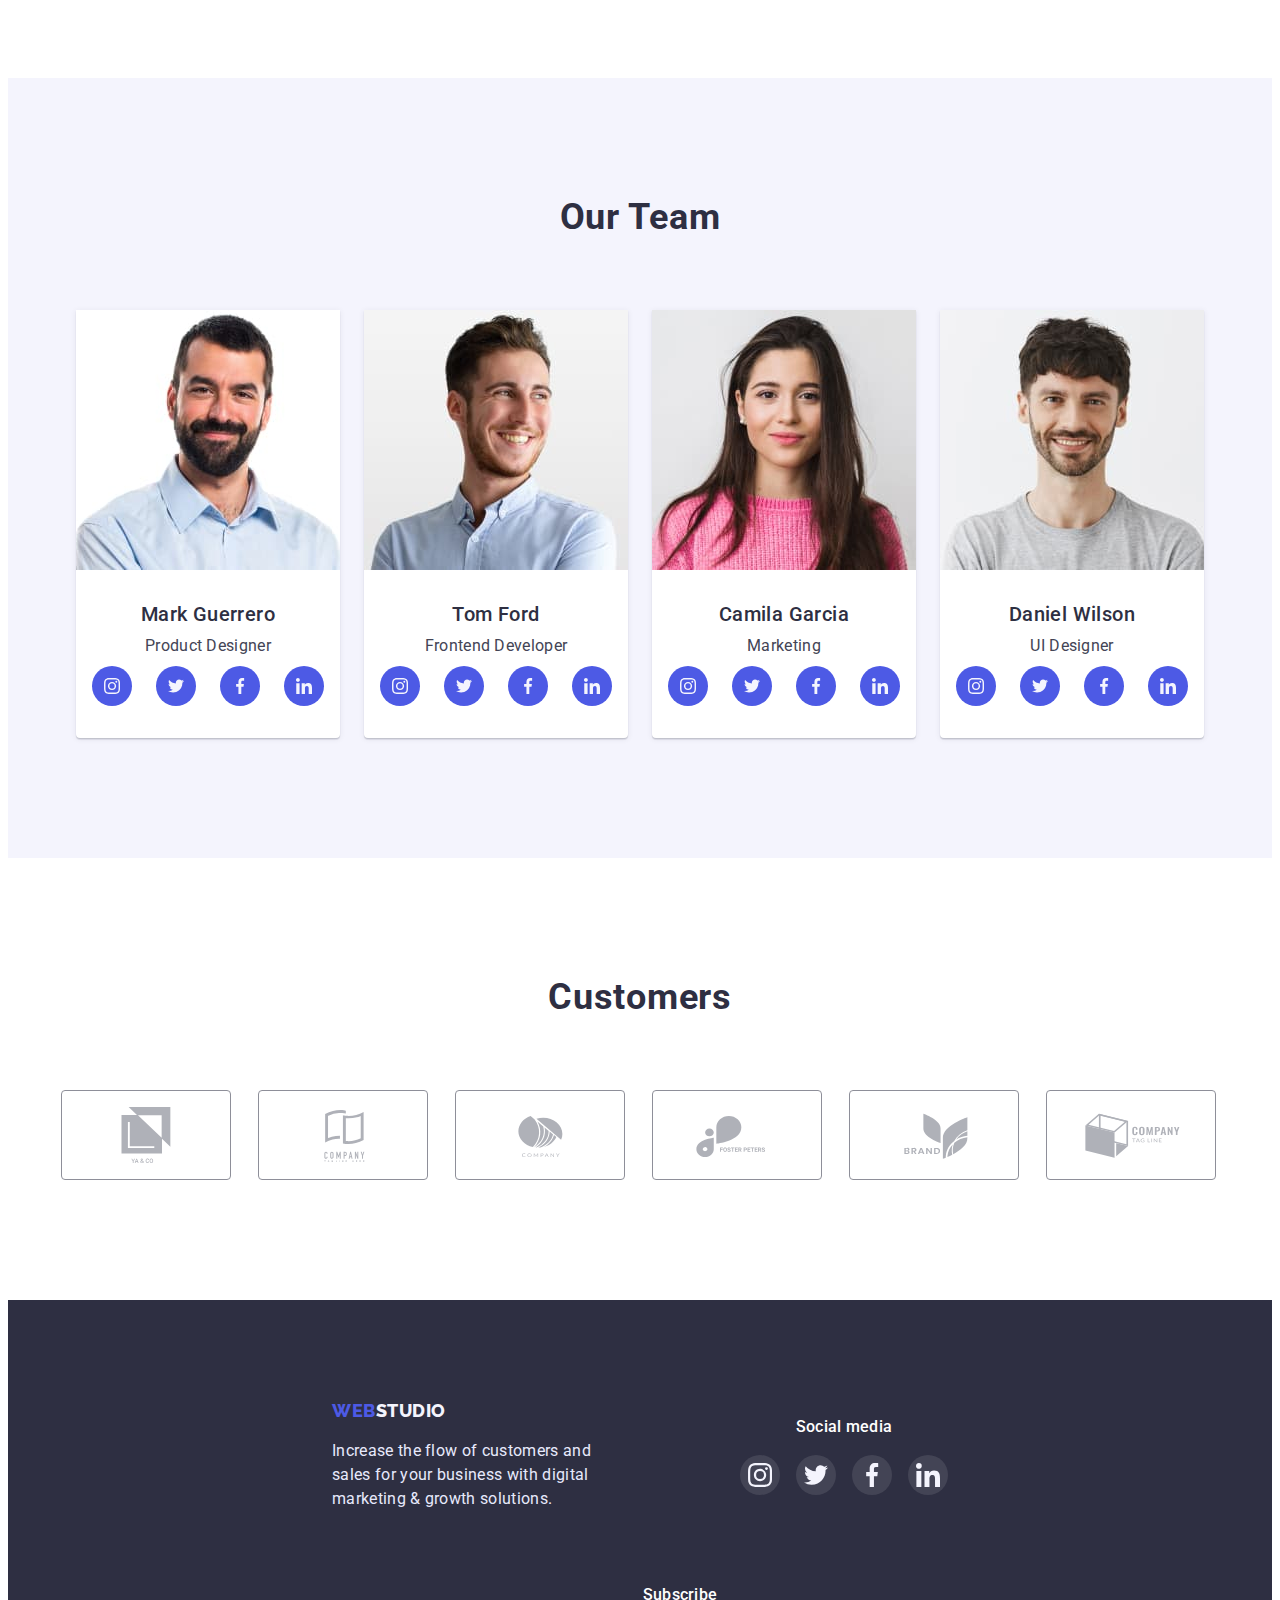
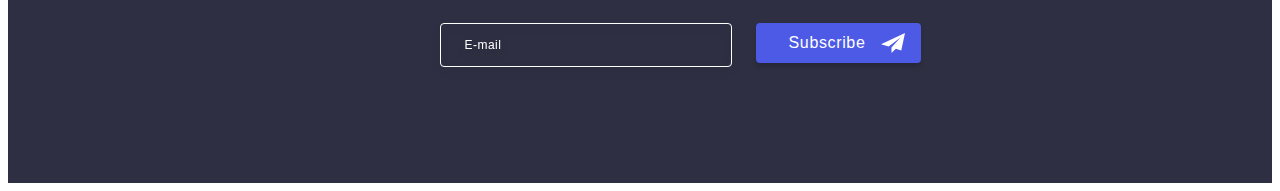
==== commit eb060208: "update index.html file" ====
--- a/index.html
+++ b/index.html
@@ -57,12 +57,82 @@
             </li>
           </ul>
         </address>
+        <button class="menu-open" data-menu-open type="button">
+          <svg class="open-icon" width="24" height="24">
+            <use href="./images/close-x.svg#icon-vector-str"></use>
+          </svg>
+        </button>
+      </div>
+      <div class="mob-menu is-hidden" data-menu>
+        <div>
+          <button type="button" class="modal-btn" data-menu-close>
+            <svg class="modal-x" width="24" height="24">
+              <use href="./images/close-x.svg#icon-close-black"></use>
+            </svg>
+          </button>
+          <ul class="mob-list list">
+            <li class="mob-item studio-menu">
+              <a class="mob-link studio link" href="./index.html">Studio</a>
+            </li>
+            <li class="mob-item">
+              <a class="mob-link link" href="./portfolio.html">Portfolio</a>
+            </li>
+            <li class="mob-item">
+              <a class="mob-link link" href="">Contacts</a>
+            </li>
+          </ul>
+        </div>
+
+        <div>
+          <ul class="mob-address-list list">
+            <li class="mob-contact-item">
+              <a class="mob-contact-link link" href="tel:+110001111111"
+                >+11 (000) 111-11-11</a
+              >
+            </li>
+            <li class="mob-addres-item">
+              <a class="mob-email-link link" href="mailto:info@devstudio.com"
+                >info@devstudio.com</a
+              >
+            </li>
+          </ul>
+          <ul class="mob-soc-list list">
+            <li class="mob-soc-item">
+              <a class="mob-soc-link link" href="">
+                <svg width="16" height="16">
+                  <use href="./images/icon.svg#icon-instagram"></use>
+                </svg>
+              </a>
+            </li>
+            <li class="mob-soc-item">
+              <a class="mob-soc-link link" href="">
+                <svg width="16" height="16">
+                  <use href="./images/icon.svg#icon-twitter"></use>
+                </svg>
+              </a>
+            </li>
+            <li class="mob-soc-item">
+              <a class="mob-soc-link link" href="">
+                <svg width="16" height="16">
+                  <use href="./images/icon.svg#icon-facebook"></use>
+                </svg>
+              </a>
+            </li>
+            <li class="mob-soc-item">
+              <a class="mob-soc-link link" href="">
+                <svg width="16" height="16">
+                  <use href="./images/icon.svg#icon-linkedin"></use>
+                </svg>
+              </a>
+            </li>
+          </ul>
+        </div>
       </div>
     </header>
 
     <main>
       <!-- Hero -->
-      <!-- 
+
       <section class="hero">
         <div class="conteiner">
           <h1 class="hero-maim-title">Effective Solutions for Your Business</h1>
@@ -71,7 +141,7 @@
             Order Service
           </button>
         </div>
-      </section> -->
+      </section>
 
       <!--section featur -->
       <section class="section-featur">
@@ -466,7 +536,7 @@
         </div>
       </div>
     </footer>
-    <!-- <div class="backdrop is-hidden" data-modal>
+    <div class="backdrop is-hidden" data-modal>
       <div class="modal">
         <button type="button" class="modal-btn" data-modal-close>
           <svg class="modal-x" width="24" height="24">
@@ -530,7 +600,7 @@
             <textarea
               name="user-comment"
               id="user-comment"
-              placeholder=""
+              placeholder="Text input"
               class="textarea"
             ></textarea>
           </div>
@@ -559,7 +629,8 @@
           <button class="form-btn" type="submit">Send</button>
         </form>
       </div>
-    </div> -->
+    </div>
+    <script src="./js/menu.js"></script>
     <script src="./js/modal.js"></script>
   </body>
 </html>
--- a/css/style.css
+++ b/css/style.css
@@ -99,6 +99,92 @@
 .address-list {
   display: none;
 }
+.menu-open {
+  border: none;
+  background-color: transparent;
+  width: 30px;
+  height: 20px;
+}
+.open-icon {
+  stroke: var(--accent-background-color);
+}
+/* Menu header */
+.mob-menu {
+  position: fixed;
+  top: 0;
+  width: 100%;
+  height: 100%;
+  background-color: #ffffff;
+  z-index: 1;
+  padding: 80px 35px 40px 40px;
+  display: flex;
+  flex-direction: column;
+  justify-content: space-between;
+  overflow: auto;
+}
+.mob-list {
+}
+
+.mob-item:not(:last-child) {
+  margin-bottom: 40px;
+}
+.studio-menu {
+}
+.mob-link {
+  font-weight: 700;
+  font-size: 36px;
+  line-height: 1.11;
+  letter-spacing: 0.02em;
+  text-transform: capitalize;
+  color: var(--accent-background-color);
+}
+.studio {
+  color: var(--btn-background-color);
+}
+
+.mob-address-list {
+}
+
+.mob-contact-link {
+  font-weight: 700;
+  font-size: 36px;
+  line-height: 1.11;
+  letter-spacing: 0.02em;
+  text-transform: capitalize;
+  color: var(--primari-accent-color);
+}
+.mob-addres-item {
+  margin-bottom: 48px;
+}
+.mob-email-link {
+  font-weight: 500;
+  font-size: 20px;
+  line-height: 1.2;
+  letter-spacing: 0.02em;
+  color: var(--main-text-color);
+}
+.mob-contact-item {
+  margin-bottom: 40px;
+}
+.mob-soc-list {
+  display: flex;
+  justify-content: center;
+  gap: 26px;
+}
+.mob-soc-item {
+  width: 40px;
+  height: 40px;
+}
+.mob-soc-link {
+  width: 100%;
+  height: 100%;
+  border-radius: 50%;
+  background-color: var(--primari-accent-color);
+  display: flex;
+  align-items: center;
+  justify-content: center;
+  transition: background-color var(--transition-duration);
+}
 
 /* -------HERO------- */
 .hero {
@@ -109,21 +195,32 @@
       rgba(46, 47, 66, 0.7),
       rgba(46, 47, 66, 0.7)
     ),
-    url(../images/hero.jpg);
+    url(../images/hero-mob-1x.jpg);
   background-repeat: no-repeat;
   background-position: center;
   background-size: cover;
-  padding-top: 188px;
-  padding-bottom: 188px;
+  padding-top: 112px;
+  padding-bottom: 112px;
+}
+@media (min-device-pixel-ratio: 2),
+  (min-resolution: 192dpi),
+  (min-resolution: 2dppx) {
+  .box {
+    background-image: linear-gradient(
+        rgba(46, 47, 66, 0.7),
+        rgba(46, 47, 66, 0.7)
+      ),
+      url(../images/hero-mob-2x.jpg);
+  }
 }
 .hero-maim-title {
   font-weight: 700;
-  font-size: 56px;
-  line-height: 1.07;
+  font-size: 36px;
+  line-height: 1.11;
   text-align: center;
   letter-spacing: 0.02em;
   color: var(--main-title-color);
-  max-width: 496px;
+  max-width: 320px;
   margin: 0 auto;
   text-align: center;
 }
@@ -331,11 +428,12 @@
 /* -------FOOTER------- */
 .footer-section {
   background: var(--accent-background-color);
-  padding: 96px 0;
+  padding-top: 96px;
+  padding-bottom: 96px;
 }
 .footer-conteiner {
   display: flex;
-  flex-wrap: wrap;
+  flex-direction: column;
   justify-content: center;
   text-align: center;
   align-items: center;
@@ -376,6 +474,9 @@
 }
 
 .soc-text {
+  display: flex;
+  justify-content: center;
+  text-align: center;
   font-weight: 500;
   font-size: 16px;
   line-height: 1.5;
@@ -413,10 +514,10 @@
 /* subscribe */
 .conteiner-email {
   display: flex;
+  flex-direction: column;
 }
 .subscribe-text {
-  display: flex;
-  align-items: center;
+  justify-content: center;
   text-align: center;
   font-weight: 500;
   font-size: 16px;
@@ -426,11 +527,11 @@
   margin-bottom: 16px;
 }
 .subscribe-form {
-  display: block;
+  width: 100%;
 }
 
 .subscribe-input {
-  width: 264px;
+  width: 290px;
   height: 40px;
   font-weight: 400;
   font-size: 12px;
@@ -446,7 +547,7 @@
   border-radius: 4px;
   padding-left: 24px;
   background-color: transparent;
-  margin-bottom: 24px;
+  margin-bottom: 16px;
 }
 
 .subscribe-input::placeholder {
@@ -459,7 +560,7 @@
 .subscribe-lebel {
 }
 .email-btn {
-  margin-left: 24px;
+  justify-content: center;
   font-style: normal;
   font-weight: 500;
   font-size: 16px;
@@ -703,6 +804,10 @@
   .conteiner {
     width: 428px;
   }
+  /* menu */
+  .mob-soc-list {
+    gap: 56px;
+  }
   /* -------TEAM CARD------- */
   .plus-conteiner {
     width: 294px;
@@ -725,8 +830,11 @@
     height: 88px;
   }
   /* FOOTER MOB */
-
   .plus-conteiner {
-    width: 390px;
-  }
-}
+    width: 398px;
+  }
+  .subscribe-input {
+    width: 398px;
+    height: 40px;
+  }
+}
--- a/css/tablet.css
+++ b/css/tablet.css
@@ -75,6 +75,40 @@
     letter-spacing: 0.02em;
     color: var(--main-text-color);
   }
+  .menu-open {
+    display: none;
+  }
+  /* -------HERO------- */
+
+  .hero {
+    max-width: 1440px;
+    margin: 0 auto;
+    background-color: var(--accent-background-color);
+    background-image: linear-gradient(
+        rgba(46, 47, 66, 0.7),
+        rgba(46, 47, 66, 0.7)
+      ),
+      url(../images/hero-tab-1x.jpg);
+  }
+  @media (min-device-pixel-ratio: 2),
+    (min-resolution: 192dpi),
+    (min-resolution: 2dppx) {
+    .box {
+      background-image: linear-gradient(
+          rgba(46, 47, 66, 0.7),
+          rgba(46, 47, 66, 0.7)
+        ),
+        url(../images/hero-tab-2x.jpg);
+    }
+  }
+
+  .hero-maim-title {
+    font-size: 56px;
+    line-height: 1.07;
+    text-align: center;
+    max-width: 496px;
+  }
+
   /* -------SEACTION FEATUR------- */
   .section-featur {
     padding-top: 96px;
@@ -109,8 +143,6 @@
   }
 
   .customers-list {
-    display: flex;
-    flex-wrap: wrap;
     column-gap: 24px;
     row-gap: 72px;
   }
@@ -121,4 +153,18 @@
     width: 168px;
     height: 88px;
   }
+  /* -------FOOTER------- */
+  .plus-conteiner {
+    width: 582px;
+  }
+  .footer-conteiner {
+    flex-direction: row;
+    flex-wrap: wrap;
+    column-gap: 24px;
+    gap: 24px;
+    row-gap: 72px;
+  }
+  .footer-logo-grup {
+    text-align: start;
+  }
 }
--- a/css/desctop.css
+++ b/css/desctop.css
@@ -77,6 +77,63 @@
   .contact-link:active {
     color: var(--btn-background-color);
   }
+  .menu-open {
+    display: none;
+  }
+  /* -------HERO------- */
+
+  .hero {
+    max-width: 1440px;
+    margin: 0 auto;
+    background-color: var(--accent-background-color);
+    background-image: linear-gradient(
+        rgba(46, 47, 66, 0.7),
+        rgba(46, 47, 66, 0.7)
+      ),
+      url(../images/hero.jpg);
+    background-repeat: no-repeat;
+    background-position: center;
+    background-size: cover;
+    padding-top: 188px;
+    padding-bottom: 188px;
+  }
+  @media (min-device-pixel-ratio: 2),
+    (min-resolution: 192dpi),
+    (min-resolution: 2dppx) {
+    .box {
+      background-image: linear-gradient(
+          rgba(46, 47, 66, 0.7),
+          rgba(46, 47, 66, 0.7)
+        ),
+        url(../images/hero-2x.jpg);
+    }
+  }
+
+  .hero-btn {
+    min-width: 169px;
+    height: 56px;
+    font-family: inherit;
+    font-style: normal;
+    font-weight: 500;
+    font-size: 16px;
+    line-height: 1.5;
+    letter-spacing: 0.04em;
+    cursor: pointer;
+    color: var(--btn-text-color);
+    background-color: var(--primari-accent-color);
+    box-shadow: 0px 4px 4px rgba(0, 0, 0, 0.15);
+    display: block;
+    margin: 0 auto;
+    margin-top: 48px;
+    border-radius: 4px;
+    border-color: transparent;
+    transition: background-color var(--transition-duration);
+  }
+  .hero-btn:hover,
+  .hero-btn:focus,
+  .hero-btn:active {
+    background-color: var(--btn-background-color);
+  }
 
   /* -------SEACTION FEATUR------- */
 
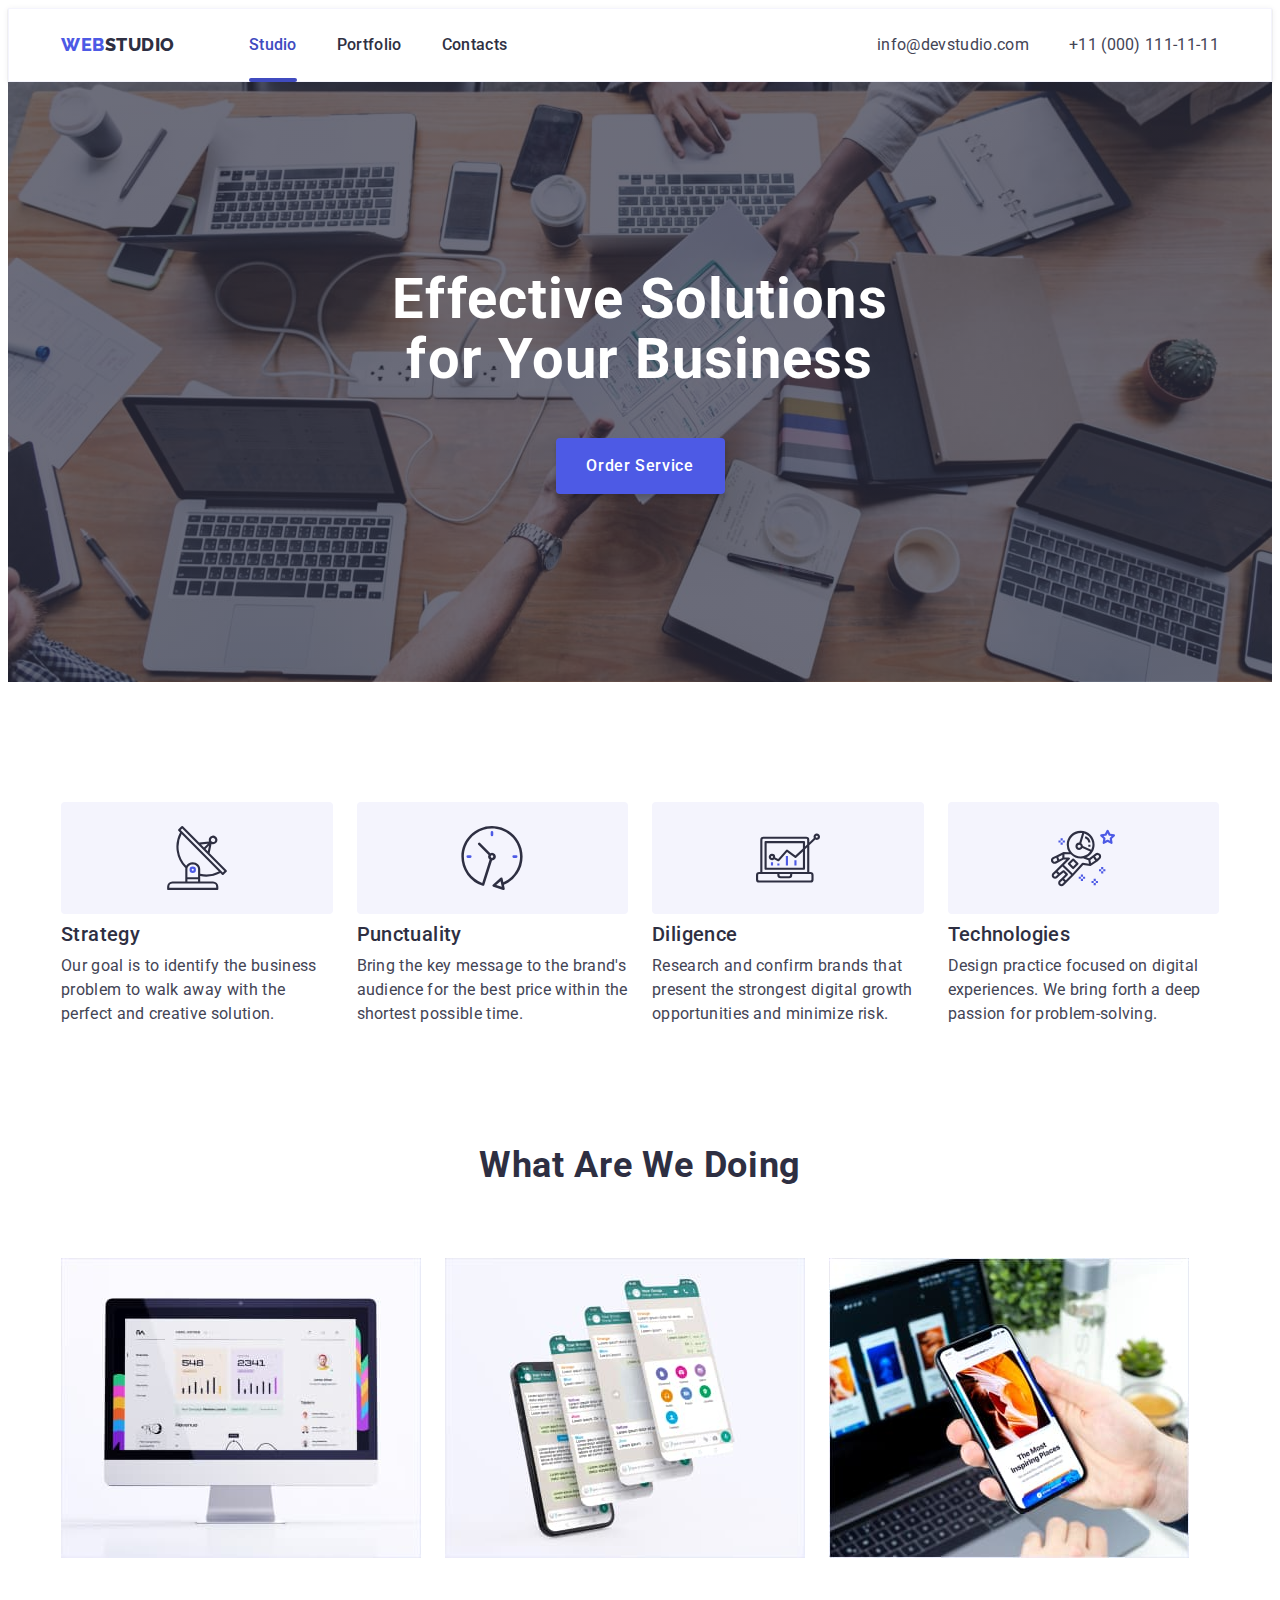
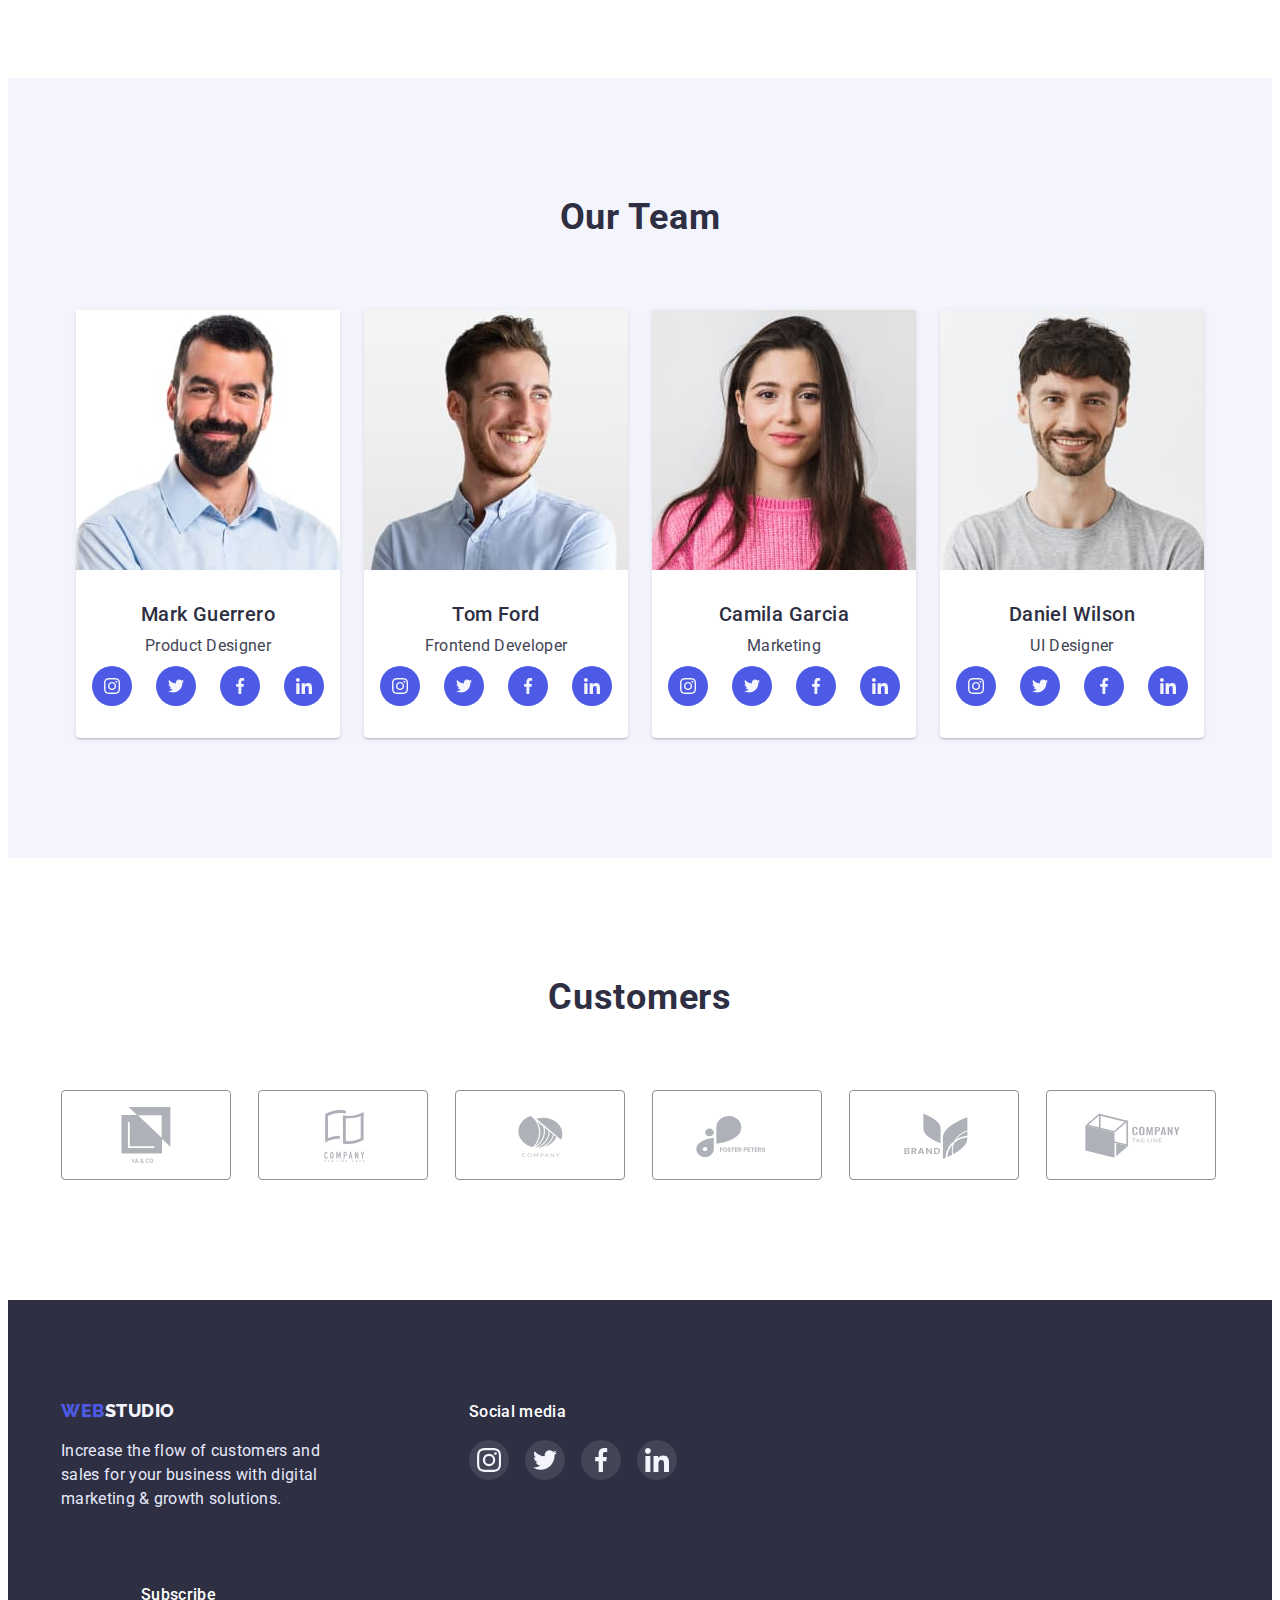
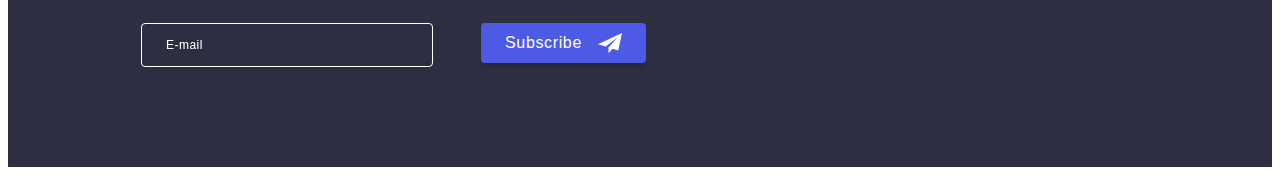
==== commit dda70278: "update index.html file" ====
--- a/index.html
+++ b/index.html
@@ -58,7 +58,7 @@
           </ul>
         </address>
         <button class="menu-open" data-menu-open type="button">
-          <svg class="open-icon" width="24" height="24">
+          <svg class="open-icon" width="29" height="18">
             <use href="./images/close-x.svg#icon-vector-str"></use>
           </svg>
         </button>
@@ -517,14 +517,13 @@
         <div class="conteiner-email">
           <p class="subscribe-text">Subscribe</p>
           <form class="subscribe-form">
-            <label class="subscribe-lebel" for="e-mail"></label>
-
             <input
               class="subscribe-input"
               type="text"
               name="e-mail"
               id="e-mail"
               placeholder="E-mail"
+              aria-label="E-mail"
             />
             <button class="email-btn" type="submit">
               Subscribe
--- a/css/style.css
+++ b/css/style.css
@@ -64,8 +64,6 @@
 /* -------HEADER------- */
 .header {
   background: var(--main-backgroud-color);
-  padding-top: 25px;
-  padding-bottom: 25px;
   border: 1px solid #f4f4fd;
   box-shadow: 0px 1px 6px rgba(46, 47, 66, 0.08),
     0px 1px 1px rgba(46, 47, 66, 0.16), 0px 2px 1px rgba(46, 47, 66, 0.08);
@@ -102,7 +100,6 @@
 .menu-open {
   border: none;
   background-color: transparent;
-  width: 30px;
   height: 20px;
 }
 .open-icon {
@@ -128,8 +125,7 @@
 .mob-item:not(:last-child) {
   margin-bottom: 40px;
 }
-.studio-menu {
-}
+
 .mob-link {
   font-weight: 700;
   font-size: 36px;
@@ -142,9 +138,6 @@
   color: var(--btn-background-color);
 }
 
-.mob-address-list {
-}
-
 .mob-contact-link {
   font-weight: 700;
   font-size: 36px;
@@ -153,7 +146,12 @@
   text-transform: capitalize;
   color: var(--primari-accent-color);
 }
-.mob-addres-item {
+@media screen and (max-width: 427px) {
+  .mob-contact-link {
+    font-size: 7vw;
+  }
+}
+.mob-address-list {
   margin-bottom: 48px;
 }
 .mob-email-link {
@@ -168,7 +166,6 @@
 }
 .mob-soc-list {
   display: flex;
-  justify-content: center;
   gap: 26px;
 }
 .mob-soc-item {
@@ -312,7 +309,7 @@
 }
 .team-card-title {
   font-weight: 500;
-  font-size: 20px;
+  font-size: 36px;
   line-height: 1.2;
   text-align: center;
   letter-spacing: 0.02em;
@@ -380,8 +377,7 @@
 .team-soc-link:focus {
   background-color: var(--btn-background-color);
 }
-.team-soc-icon {
-}
+
 /* -------CUSTOMERS------- */
 .customers-conteiner {
   background-color: var(--main-backgroud-color);
@@ -413,7 +409,6 @@
 }
 
 .customers-link {
-  width: 140px;
   height: 88px;
   border: 1px solid #8e8f99;
   border-radius: 4px;
@@ -434,7 +429,6 @@
 .footer-conteiner {
   display: flex;
   flex-direction: column;
-  justify-content: center;
   text-align: center;
   align-items: center;
   gap: 72px;
@@ -460,6 +454,7 @@
   line-height: 1.5;
   letter-spacing: 0.02em;
   color: var(--dop-text);
+  text-align: start;
 }
 .footer-wrap {
   display: block;
@@ -474,8 +469,6 @@
 }
 
 .soc-text {
-  display: flex;
-  justify-content: center;
   text-align: center;
   font-weight: 500;
   font-size: 16px;
@@ -513,11 +506,11 @@
 }
 /* subscribe */
 .conteiner-email {
+  width: 100%;
   display: flex;
   flex-direction: column;
 }
 .subscribe-text {
-  justify-content: center;
   text-align: center;
   font-weight: 500;
   font-size: 16px;
@@ -531,7 +524,8 @@
 }
 
 .subscribe-input {
-  width: 290px;
+  max-width: 398px;
+  width: 100%;
   height: 40px;
   font-weight: 400;
   font-size: 12px;
@@ -575,7 +569,9 @@
   width: 165px;
   height: 40px;
   padding-left: 24px;
+  padding-right: 24px;
   gap: 16px;
+  margin: 0 auto;
   background-color: var(--primari-accent-color);
   box-shadow: 0px 4px 4px rgba(0, 0, 0, 0.15);
   border-radius: 4px;
@@ -738,6 +734,13 @@
 .textarea:hover {
   border-color: var(--primari-accent-color);
 }
+.textarea::placeholder {
+  font-weight: 400;
+  font-size: 12px;
+  line-height: 1.17;
+  letter-spacing: 0.04em;
+  color: #8e8f99;
+}
 
 .form-btn {
   font-style: normal;
@@ -808,33 +811,13 @@
   .mob-soc-list {
     gap: 56px;
   }
-  /* -------TEAM CARD------- */
-  .plus-conteiner {
-    width: 294px;
-  }
+
   /* -------CUSTOMERS------- */
   .plus-conteiner {
     width: 428px;
   }
-  .customers-list {
-    display: flex;
-    flex-wrap: wrap;
-    column-gap: 16px;
-    row-gap: 72px;
-  }
+
   .customers-item {
     width: calc((100% - 16px) / 2);
   }
-  .customers-link {
-    width: 190px;
-    height: 88px;
-  }
-  /* FOOTER MOB */
-  .plus-conteiner {
-    width: 398px;
-  }
-  .subscribe-input {
-    width: 398px;
-    height: 40px;
-  }
-}
+}
--- a/css/tablet.css
+++ b/css/tablet.css
@@ -3,10 +3,7 @@
   .conteiner {
     width: 768px;
   }
-  .header {
-    padding-top: 16px;
-    padding-bottom: 16px;
-  }
+
   .nav-list {
     display: flex;
     gap: 40px;
@@ -17,6 +14,8 @@
   }
 
   .nav-link {
+    display: block;
+    padding: 24px 0;
     font-weight: 500;
     font-size: 16px;
     line-height: 1.5;
@@ -40,7 +39,7 @@
     background-color: var(--btn-background-color);
     border-radius: 2px;
     background-size: auto;
-    top: 49px;
+    bottom: -1px;
     left: 0;
     position: absolute;
   }
@@ -64,13 +63,13 @@
     font-style: normal;
   }
   .address-list {
-    display: block;
-    gap: 40px;
-    margin-right: auto;
+    display: flex;
+    flex-direction: column;
+    gap: 12px;
   }
 
   .contact-link {
-    font-size: 16px;
+    font-size: 12px;
     line-height: 1.5;
     letter-spacing: 0.02em;
     color: var(--main-text-color);
@@ -131,15 +130,8 @@
     display: none;
   }
   /* -------TEAM CARD------- */
-  .plus-conteiner {
-    width: 582px;
-  }
   .team-list {
     gap: 64px 24px;
-  }
-
-  .plus-conteiner {
-    width: 582px;
   }
 
   .customers-list {
@@ -147,7 +139,7 @@
     row-gap: 72px;
   }
   .customers-item {
-    width: calc((100% - 3 * 24px) / 3);
+    width: calc((100% - 2 * 24px) / 3);
   }
   .customers-link {
     width: 168px;
@@ -155,16 +147,33 @@
   }
   /* -------FOOTER------- */
   .plus-conteiner {
-    width: 582px;
+    max-width: 582px;
   }
   .footer-conteiner {
     flex-direction: row;
     flex-wrap: wrap;
     column-gap: 24px;
-    gap: 24px;
     row-gap: 72px;
+    align-items: flex-start;
   }
   .footer-logo-grup {
     text-align: start;
   }
+  .subscribe-text {
+    text-align: start;
+  }
+  .subscribe-form {
+    display: flex;
+    gap: 24px;
+  }
+  .subscribe-input {
+    margin-bottom: 0;
+    max-width: 264px;
+  }
+  .email-btn {
+    margin: 0;
+  }
+  .soc-text {
+    text-align: start;
+  }
 }
--- a/css/desctop.css
+++ b/css/desctop.css
@@ -3,10 +3,7 @@
   .conteiner {
     width: 1158px;
   }
-  .header {
-    padding-top: 24px;
-    padding-bottom: 24px;
-  }
+
   .nav-list {
     display: flex;
     gap: 40px;
@@ -24,18 +21,7 @@
   .studio {
     color: var(--btn-background-color);
   }
-  .studio::after {
-    display: block;
-    content: "";
-    width: 48px;
-    height: 4px;
-    background-color: var(--btn-background-color);
-    border-radius: 2px;
-    background-size: auto;
-    top: 45px;
-    left: 0;
-    position: absolute;
-  }
+
   .portfolio {
     color: var(--btn-background-color);
   }
@@ -56,9 +42,8 @@
     font-style: normal;
   }
   .address-list {
-    display: flex;
+    flex-direction: row;
     gap: 40px;
-    margin-right: auto;
   }
   .addres-item {
   }
@@ -67,9 +52,6 @@
 
   .contact-link {
     font-size: 16px;
-    line-height: 1.5;
-    letter-spacing: 0.02em;
-    color: var(--main-text-color);
   }
 
   .contact-link:hover,
@@ -157,10 +139,7 @@
     color: var(--second-title-color);
   }
   .featur-text {
-    font-size: 16px;
-    line-height: 1.5;
-    letter-spacing: 0.02em;
-    color: var(--main-text-color);
+    font-weight: 400;
     margin-top: 8px;
   }
 
@@ -279,6 +258,9 @@
     padding-top: 120px;
     padding-bottom: 120px;
   }
+  .plus-conteiner {
+    max-width: 1158px;
+  }
 
   .customers-title {
     font-weight: 700;
@@ -325,7 +307,7 @@
     padding: 100px 0;
   }
   .footer-conteiner {
-    display: flex;
+    flex-direction: row;
   }
   .footer-logo-grup {
     margin-right: 120px;
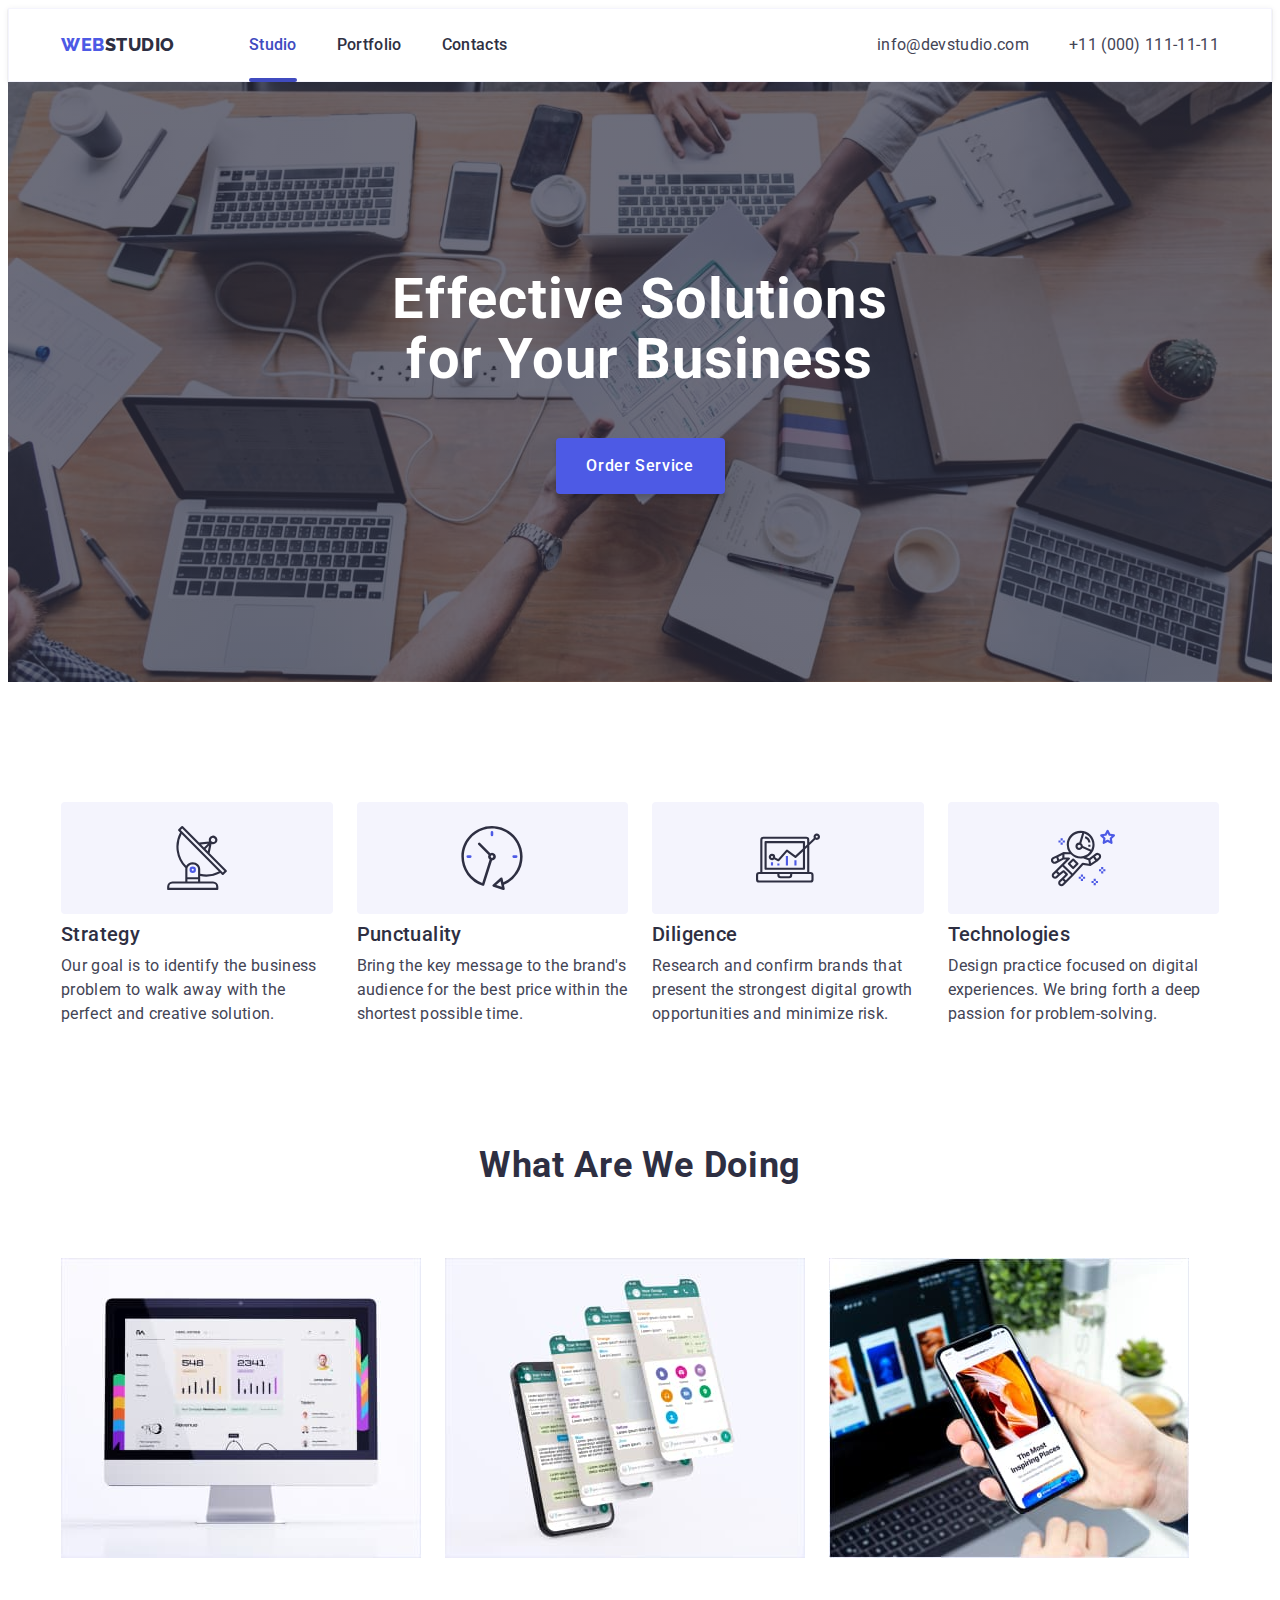
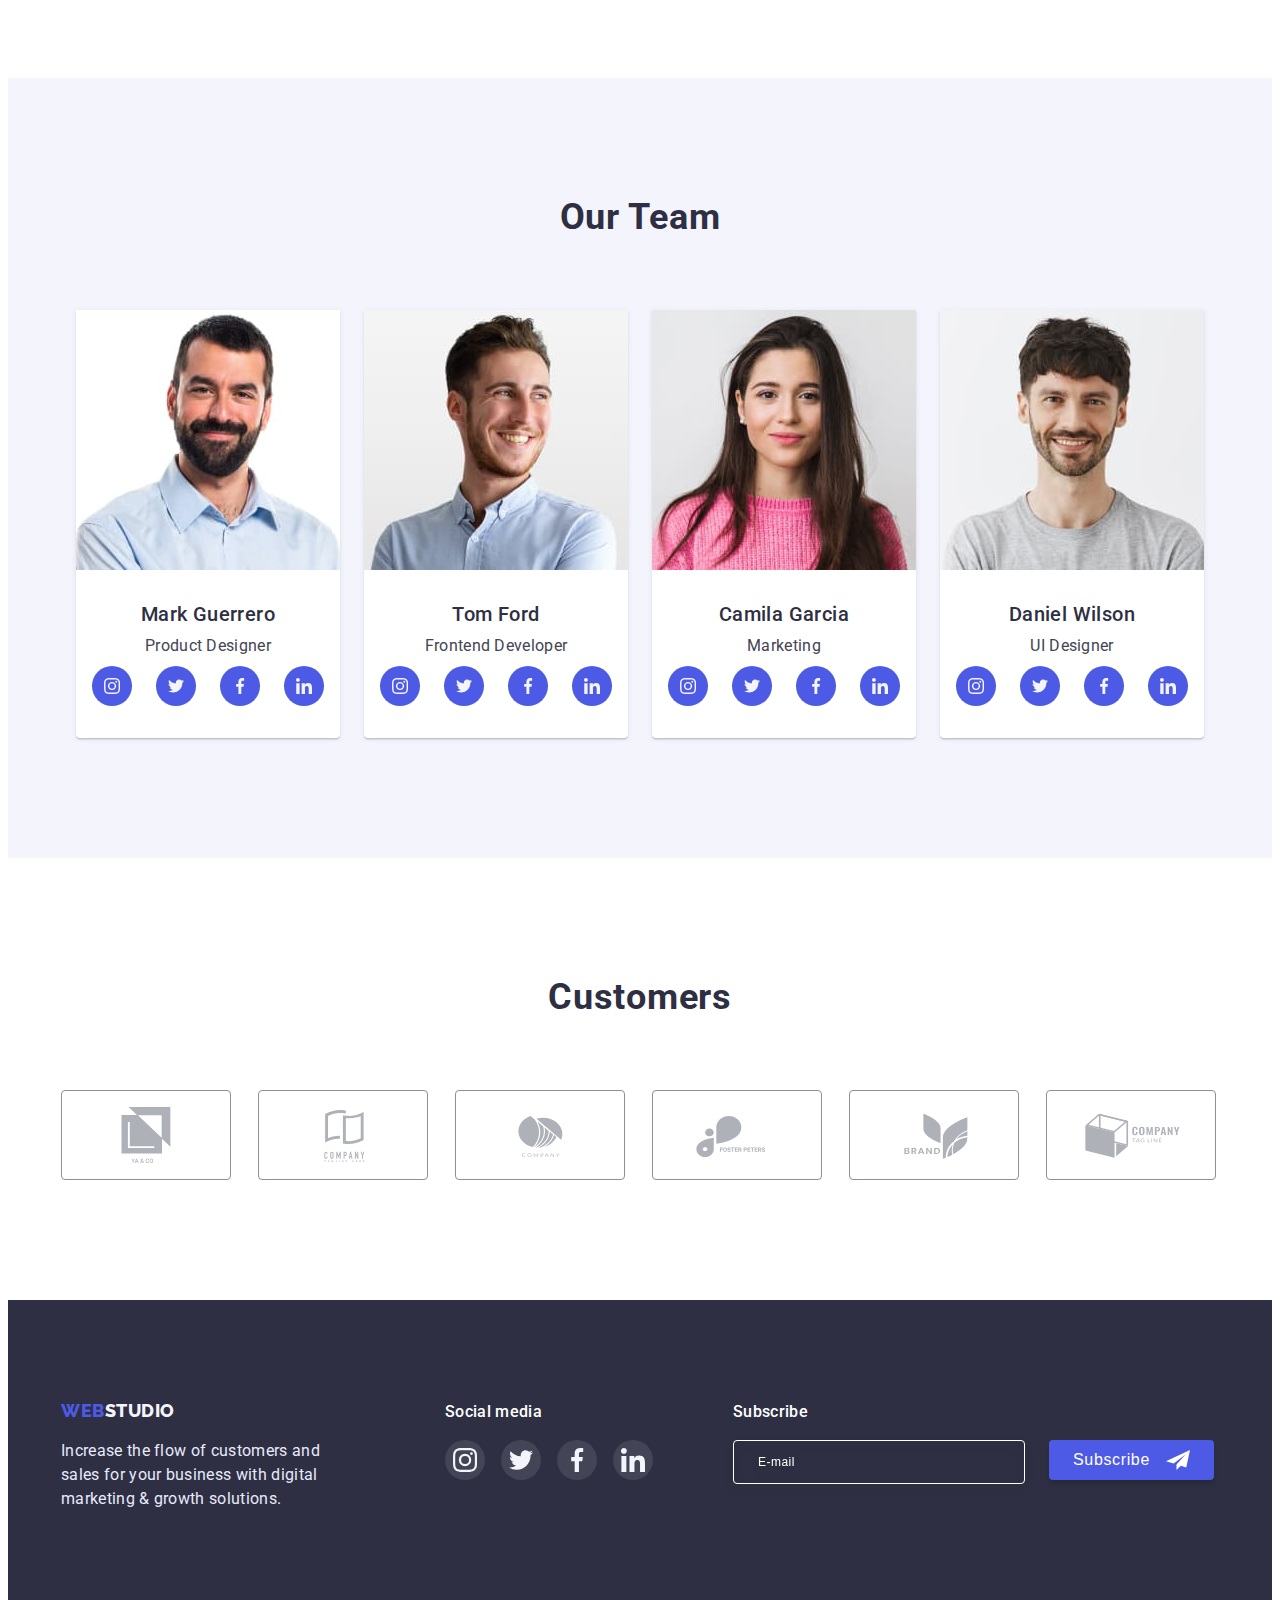
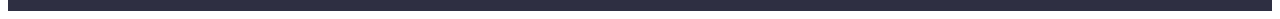
==== commit daa6d86f: "update index.html file" ====
--- a/index.html
+++ b/index.html
@@ -612,7 +612,7 @@
               value="true"
             />
             <label class="check-text" for="user-privacy"
-              ><span
+              ><span class="check-box-wrapper"
                 ><svg class="" width="10" height="8">
                   <use href="./images/close-x.svg#icon-vector"></use>
                 </svg>
--- a/css/style.css
+++ b/css/style.css
@@ -86,6 +86,7 @@
   font-size: 18px;
   line-height: 1.17;
   letter-spacing: 0.03em;
+  padding: 24px 0;
   text-transform: uppercase;
   color: var(--primari-accent-color);
 }
@@ -308,7 +309,7 @@
   padding-bottom: 96px;
 }
 .team-card-title {
-  font-weight: 500;
+  font-weight: 700;
   font-size: 36px;
   line-height: 1.2;
   text-align: center;
@@ -505,10 +506,13 @@
   fill: #f4f4fd;
 }
 /* subscribe */
-.conteiner-email {
-  width: 100%;
-  display: flex;
-  flex-direction: column;
+
+@media screen and (max-width: 1157px) {
+  .conteiner-email {
+    width: 100%;
+    display: flex;
+    flex-direction: column;
+  }
 }
 .subscribe-text {
   text-align: center;
@@ -596,7 +600,8 @@
 }
 .modal {
   position: absolute;
-  width: 408px;
+  max-width: 408px;
+  width: 100%;
   min-height: 584px;
   background-color: #fcfcfc;
   box-shadow: 0px 1px 1px rgba(0, 0, 0, 0.14), 0px 1px 3px rgba(0, 0, 0, 0.12),
@@ -769,18 +774,20 @@
 
 .check-text {
   display: flex;
+  flex-wrap: wrap;
   gap: 8px;
   font-weight: 400;
   font-size: 12px;
   line-height: 1.17;
   letter-spacing: 0.04em;
   color: var(--modal-text-color);
+  align-items: center;
 }
 .check-link {
   color: var(--primari-accent-color);
 }
 
-.check-text span {
+.check-text .check-box-wrapper {
   width: 16px;
   height: 16px;
   border: 1px solid rgba(46, 47, 66, 0.4);
@@ -792,7 +799,7 @@
   transition: background-color var(--transition-duration);
 }
 
-.modal-check:checked + .check-text span {
+.modal-check:checked + .check-text .check-box-wrapper {
   background-color: var(--primari-accent-color);
   border: none;
   fill: #f4f4fd;
--- a/css/desctop.css
+++ b/css/desctop.css
@@ -307,7 +307,7 @@
     padding: 100px 0;
   }
   .footer-conteiner {
-    flex-direction: row;
+    gap: 0;
   }
   .footer-logo-grup {
     margin-right: 120px;
@@ -423,29 +423,7 @@
 
   .subscribe-lebel {
   }
-  .email-btn {
-    margin-left: 24px;
-    font-style: normal;
-    font-weight: 500;
-    font-size: 16px;
-    line-height: 1.5;
-    letter-spacing: 0.04em;
-    color: #ffffff;
-    cursor: pointer;
-
-    display: flex;
-    align-items: center;
-    text-align: center;
-    width: 165px;
-    height: 40px;
-    padding-left: 24px;
-    gap: 16px;
-    background-color: var(--primari-accent-color);
-    box-shadow: 0px 4px 4px rgba(0, 0, 0, 0.15);
-    border-radius: 4px;
-    border: none;
-    transition: background-color var(--transition-duration);
-  }
+
   .email-btn:focus,
   .email-btn:hover {
     background-color: var(--btn-background-color);
